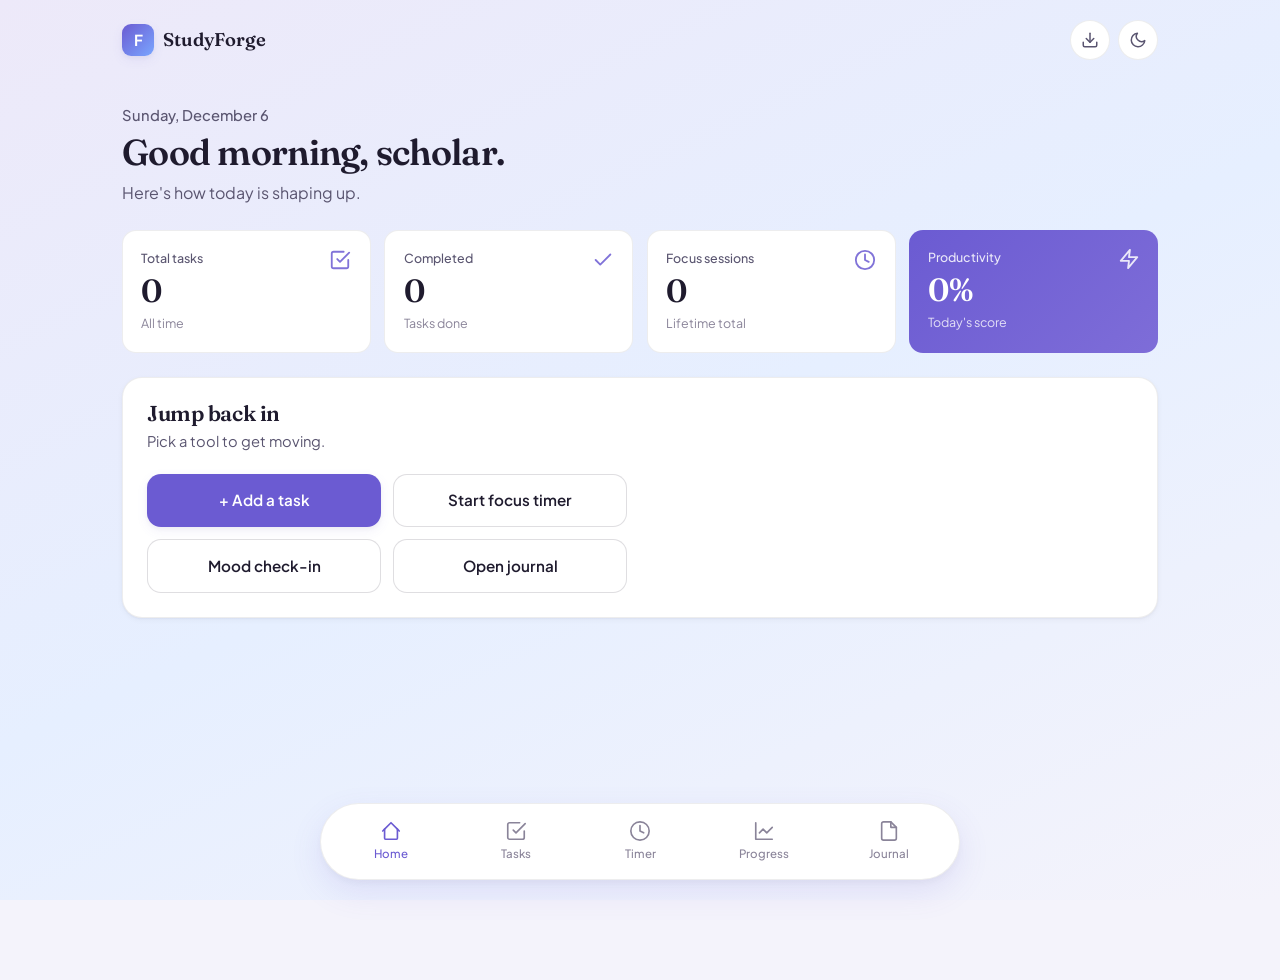
==== dashboard.html @ b80883ae "Initial commit of StudyForge" ====
<!DOCTYPE html>
<html lang="en">
<head>
  <meta charset="UTF-8" />
  <meta name="viewport" content="width=device-width, initial-scale=1.0, viewport-fit=cover" />
  <title>Dashboard — StudyForge</title>
  <meta name="theme-color" content="#6b5bd2" />
  <link rel="stylesheet" href="style.css" />
</head>
<body>

  <header class="topbar">
    <a href="index.html" class="brand">
      <span class="brand-mark">F</span>
      <span>StudyForge</span>
    </a>
    <div class="topbar-actions">
      <button class="icon-btn" data-export aria-label="Export data">
        <svg viewBox="0 0 24 24" fill="none" stroke="currentColor" stroke-width="2" stroke-linecap="round" stroke-linejoin="round"><path d="M21 15v4a2 2 0 01-2 2H5a2 2 0 01-2-2v-4"/><polyline points="7 10 12 15 17 10"/><line x1="12" y1="15" x2="12" y2="3"/></svg>
      </button>
      <button class="icon-btn" data-theme-toggle aria-label="Toggle dark mode"></button>
    </div>
  </header>

  <main class="page" id="dashboard-root">
    <div class="container">

      <!-- Greeting + date -->
      <div class="greeting fade-up">
        <p class="date" id="today-date">—</p>
        <h1 id="greeting-text">Welcome back.</h1>
        <p>Here's how today is shaping up.</p>
        <span class="streak-pill" id="streak-pill" style="display:none;"></span>
      </div>

      <!-- Stat cards -->
      <div class="stat-grid">
        <div class="stat-card fade-up fade-up-1">
          <div class="stat-icon">
            <svg viewBox="0 0 24 24" fill="none" stroke="currentColor" stroke-width="2" stroke-linecap="round" stroke-linejoin="round"><path d="M9 11l3 3L22 4"/><path d="M21 12v7a2 2 0 01-2 2H5a2 2 0 01-2-2V5a2 2 0 012-2h11"/></svg>
          </div>
          <div class="label">Total tasks</div>
          <div class="value" id="stat-total-tasks">0</div>
          <div class="sublabel">All time</div>
        </div>

        <div class="stat-card fade-up fade-up-2">
          <div class="stat-icon">
            <svg viewBox="0 0 24 24" fill="none" stroke="currentColor" stroke-width="2" stroke-linecap="round" stroke-linejoin="round"><polyline points="20 6 9 17 4 12"/></svg>
          </div>
          <div class="label">Completed</div>
          <div class="value" id="stat-completed-tasks">0</div>
          <div class="sublabel">Tasks done</div>
        </div>

        <div class="stat-card fade-up fade-up-3">
          <div class="stat-icon">
            <svg viewBox="0 0 24 24" fill="none" stroke="currentColor" stroke-width="2" stroke-linecap="round" stroke-linejoin="round"><circle cx="12" cy="12" r="10"/><polyline points="12 6 12 12 16 14"/></svg>
          </div>
          <div class="label">Focus sessions</div>
          <div class="value" id="stat-focus-sessions">0</div>
          <div class="sublabel">Lifetime total</div>
        </div>

        <div class="stat-card stat-accent fade-up fade-up-4">
          <div class="stat-icon">
            <svg viewBox="0 0 24 24" fill="none" stroke="currentColor" stroke-width="2" stroke-linecap="round" stroke-linejoin="round"><path d="M13 2L3 14h9l-1 8 10-12h-9l1-8z"/></svg>
          </div>
          <div class="label">Productivity</div>
          <div class="value" id="stat-score">0%</div>
          <div class="sublabel">Today's score</div>
        </div>
      </div>

      <!-- Quick actions -->
      <div class="card fade-up fade-up-4">
        <div class="card-header">
          <div>
            <h2>Jump back in</h2>
            <p style="color: var(--text-secondary); font-size: 0.92rem; margin-top: 0.2rem;">
              Pick a tool to get moving.
            </p>
          </div>
        </div>
        <div class="quick-action-row">
          <a href="tasks.html" class="btn btn-primary">+ Add a task</a>
          <a href="timer.html" class="btn btn-secondary">Start focus timer</a>
          <a href="mood.html" class="btn btn-secondary">Mood check-in</a>
          <a href="journal.html" class="btn btn-secondary">Open journal</a>
        </div>
      </div>

    </div>
  </main>

  <!-- Bottom navigation -->
  <nav class="bottom-nav" aria-label="Primary">
    <a href="dashboard.html" aria-label="Dashboard">
      <svg viewBox="0 0 24 24" fill="none" stroke="currentColor" stroke-linecap="round" stroke-linejoin="round"><path d="M3 12l2-2 7-7 7 7 2 2"/><path d="M5 10v10a1 1 0 001 1h12a1 1 0 001-1V10"/></svg>
      Home
    </a>
    <a href="tasks.html" aria-label="Tasks">
      <svg viewBox="0 0 24 24" fill="none" stroke="currentColor" stroke-linecap="round" stroke-linejoin="round"><polyline points="9 11 12 14 22 4"/><path d="M21 12v7a2 2 0 01-2 2H5a2 2 0 01-2-2V5a2 2 0 012-2h11"/></svg>
      Tasks
    </a>
    <a href="timer.html" aria-label="Timer">
      <svg viewBox="0 0 24 24" fill="none" stroke="currentColor" stroke-linecap="round" stroke-linejoin="round"><circle cx="12" cy="12" r="10"/><polyline points="12 6 12 12 16 14"/></svg>
      Timer
    </a>
    <a href="progress.html" aria-label="Progress">
      <svg viewBox="0 0 24 24" fill="none" stroke="currentColor" stroke-linecap="round" stroke-linejoin="round"><path d="M3 3v18h18"/><polyline points="7 14 11 10 15 14 21 8"/></svg>
      Progress
    </a>
    <a href="journal.html" aria-label="Journal">
      <svg viewBox="0 0 24 24" fill="none" stroke="currentColor" stroke-linecap="round" stroke-linejoin="round"><path d="M14 2H6a2 2 0 00-2 2v16a2 2 0 002 2h12a2 2 0 002-2V8z"/><polyline points="14 2 14 8 20 8"/></svg>
      Journal
    </a>
  </nav>

  <script src="script.js"></script>
</body>
</html>
---- style.css ----
/* ============================================
   StudyForge — Stylesheet
   Calm purple & soft blue study aesthetic
   Mobile-first, responsive, with dark mode
   ============================================ */

/* ---------- Fonts ---------- */
@import url('https://fonts.googleapis.com/css2?family=Fraunces:opsz,wght@9..144,400;9..144,500;9..144,600;9..144,700&family=Plus+Jakarta+Sans:wght@400;500;600;700&display=swap');

/* ---------- Design Tokens ---------- */
:root {
  /* Light theme — calm, paper-like, study-focused */
  --bg-base: #f4f3fb;
  --bg-gradient: linear-gradient(155deg, #ede9f9 0%, #e6efff 50%, #f4f3fb 100%);
  --bg-card: #ffffff;
  --bg-card-soft: #faf9ff;
  --bg-elevated: #ffffff;

  --text-primary: #1f1b2e;
  --text-secondary: #5a5570;
  --text-muted: #8a8499;

  --accent: #6b5bd2;
  --accent-hover: #5848c4;
  --accent-soft: #ede9ff;
  --accent-blue: #7aa6ff;
  --accent-deep: #3d3478;

  --success: #4caf82;
  --success-soft: #e3f5ec;
  --warning: #e8a838;
  --warning-soft: #fdf3e0;
  --danger: #e35d6a;
  --danger-soft: #fde8eb;

  --border: rgba(31, 27, 46, 0.08);
  --border-strong: rgba(31, 27, 46, 0.14);
  --shadow-sm: 0 1px 2px rgba(31, 27, 46, 0.04), 0 2px 6px rgba(31, 27, 46, 0.04);
  --shadow-md: 0 4px 12px rgba(107, 91, 210, 0.08), 0 2px 4px rgba(31, 27, 46, 0.04);
  --shadow-lg: 0 12px 32px rgba(107, 91, 210, 0.12), 0 4px 8px rgba(31, 27, 46, 0.04);

  --radius-sm: 8px;
  --radius-md: 14px;
  --radius-lg: 20px;
  --radius-xl: 28px;

  --font-display: 'Fraunces', Georgia, serif;
  --font-body: 'Plus Jakarta Sans', system-ui, -apple-system, sans-serif;

  --transition: 200ms cubic-bezier(0.4, 0, 0.2, 1);
  --transition-slow: 400ms cubic-bezier(0.4, 0, 0.2, 1);
}

[data-theme="dark"] {
  --bg-base: #15131f;
  --bg-gradient: linear-gradient(155deg, #1a1729 0%, #161a2e 50%, #15131f 100%);
  --bg-card: #211e30;
  --bg-card-soft: #1c1a28;
  --bg-elevated: #2a2640;

  --text-primary: #f0eef7;
  --text-secondary: #b8b3c9;
  --text-muted: #7e7891;

  --accent: #9d8aff;
  --accent-hover: #b3a3ff;
  --accent-soft: #2d2647;
  --accent-blue: #93b4ff;
  --accent-deep: #cfc4ff;

  --success: #6dd9a4;
  --success-soft: #1e3329;
  --warning: #f0b859;
  --warning-soft: #332a18;
  --danger: #ff7c89;
  --danger-soft: #3d1d22;

  --border: rgba(240, 238, 247, 0.08);
  --border-strong: rgba(240, 238, 247, 0.16);
  --shadow-sm: 0 1px 2px rgba(0, 0, 0, 0.2), 0 2px 6px rgba(0, 0, 0, 0.15);
  --shadow-md: 0 4px 12px rgba(0, 0, 0, 0.25), 0 2px 4px rgba(0, 0, 0, 0.15);
  --shadow-lg: 0 12px 32px rgba(0, 0, 0, 0.35), 0 4px 8px rgba(0, 0, 0, 0.2);
}

/* ---------- Reset ---------- */
*, *::before, *::after { box-sizing: border-box; margin: 0; padding: 0; }
html { scroll-behavior: smooth; }
body {
  font-family: var(--font-body);
  font-size: 16px;
  line-height: 1.6;
  color: var(--text-primary);
  background: var(--bg-base);
  background-image: var(--bg-gradient);
  background-attachment: fixed;
  min-height: 100vh;
  -webkit-font-smoothing: antialiased;
  -moz-osx-font-smoothing: grayscale;
}
button { font-family: inherit; cursor: pointer; border: none; background: none; color: inherit; }
input, select, textarea { font-family: inherit; font-size: inherit; color: inherit; }
ul { list-style: none; }
a { color: inherit; text-decoration: none; }

/* ---------- Typography ---------- */
h1, h2, h3 {
  font-family: var(--font-display);
  font-weight: 600;
  letter-spacing: -0.02em;
  line-height: 1.15;
  color: var(--text-primary);
}
h1 { font-size: clamp(2rem, 6vw, 3.25rem); }
h2 { font-size: clamp(1.5rem, 4vw, 2rem); }
h3 { font-size: 1.15rem; font-weight: 600; }
.eyebrow {
  font-family: var(--font-body);
  font-size: 0.75rem;
  font-weight: 600;
  letter-spacing: 0.12em;
  text-transform: uppercase;
  color: var(--accent);
}

/* ---------- Layout ---------- */
.container { width: 100%; max-width: 1100px; margin: 0 auto; padding: 0 1.25rem; }
.page { min-height: 100vh; padding: 1.25rem 0 6rem; }

/* ---------- Top Bar ---------- */
.topbar {
  display: flex;
  align-items: center;
  justify-content: space-between;
  padding: 1rem 1.25rem;
  max-width: 1100px;
  margin: 0 auto;
}
.brand {
  display: flex;
  align-items: center;
  gap: 0.55rem;
  font-family: var(--font-display);
  font-weight: 600;
  font-size: 1.15rem;
  color: var(--text-primary);
}
.brand-mark {
  width: 32px; height: 32px;
  border-radius: 9px;
  background: linear-gradient(135deg, var(--accent), var(--accent-blue));
  display: grid; place-items: center;
  color: white; font-weight: 700;
  box-shadow: var(--shadow-md);
  font-family: var(--font-body);
  font-size: 0.95rem;
}
.topbar-actions { display: flex; gap: 0.5rem; align-items: center; }
.icon-btn {
  width: 40px; height: 40px;
  border-radius: 50%;
  background: var(--bg-card);
  border: 1px solid var(--border);
  display: grid; place-items: center;
  transition: all var(--transition);
  color: var(--text-secondary);
}
.icon-btn:hover {
  transform: translateY(-1px);
  box-shadow: var(--shadow-md);
  color: var(--accent);
}
.icon-btn svg { width: 18px; height: 18px; }

/* ---------- Bottom Nav (mobile-first) ---------- */
.bottom-nav {
  position: fixed;
  bottom: 0; left: 0; right: 0;
  background: var(--bg-card);
  border-top: 1px solid var(--border);
  padding: 0.5rem 0.5rem calc(0.5rem + env(safe-area-inset-bottom));
  display: flex;
  justify-content: space-around;
  z-index: 100;
  backdrop-filter: blur(20px);
}
.bottom-nav a {
  flex: 1;
  display: flex; flex-direction: column;
  align-items: center; gap: 0.15rem;
  padding: 0.5rem 0.25rem;
  font-size: 0.68rem;
  font-weight: 500;
  color: var(--text-muted);
  border-radius: var(--radius-sm);
  transition: color var(--transition);
}
.bottom-nav a svg { width: 22px; height: 22px; stroke-width: 1.8; }
.bottom-nav a.active { color: var(--accent); }
.bottom-nav a:hover { color: var(--accent); }

/* ---------- Buttons ---------- */
.btn {
  display: inline-flex;
  align-items: center;
  justify-content: center;
  gap: 0.5rem;
  padding: 0.85rem 1.5rem;
  border-radius: var(--radius-md);
  font-weight: 600;
  font-size: 0.95rem;
  transition: all var(--transition);
  white-space: nowrap;
}
.btn-primary {
  background: var(--accent);
  color: white;
  box-shadow: var(--shadow-md);
}
.btn-primary:hover {
  background: var(--accent-hover);
  transform: translateY(-2px);
  box-shadow: var(--shadow-lg);
}
.btn-primary:active { transform: translateY(0); }
.btn-secondary {
  background: var(--bg-card);
  color: var(--text-primary);
  border: 1px solid var(--border-strong);
}
.btn-secondary:hover {
  border-color: var(--accent);
  color: var(--accent);
  transform: translateY(-1px);
}
.btn-ghost {
  background: transparent;
  color: var(--text-secondary);
  padding: 0.5rem 0.85rem;
}
.btn-ghost:hover { color: var(--accent); background: var(--accent-soft); }
.btn-danger {
  background: transparent;
  color: var(--danger);
  padding: 0.4rem 0.7rem;
  font-size: 0.85rem;
  border-radius: var(--radius-sm);
}
.btn-danger:hover { background: var(--danger-soft); }
.btn-block { width: 100%; }

/* ---------- Cards ---------- */
.card {
  background: var(--bg-card);
  border: 1px solid var(--border);
  border-radius: var(--radius-lg);
  padding: 1.5rem;
  box-shadow: var(--shadow-sm);
  transition: box-shadow var(--transition), transform var(--transition);
}
.card-soft { background: var(--bg-card-soft); }
.card-hover:hover { box-shadow: var(--shadow-md); transform: translateY(-2px); }
.card-header {
  display: flex;
  justify-content: space-between;
  align-items: flex-start;
  gap: 1rem;
  margin-bottom: 1.25rem;
}
.card-header h2 { font-size: 1.35rem; }

/* ============================================
   LANDING PAGE
   ============================================ */
.landing { min-height: 100vh; display: flex; flex-direction: column; }
.landing-hero {
  flex: 1;
  display: flex;
  align-items: center;
  padding: 2rem 1.25rem 4rem;
  position: relative;
  overflow: hidden;
}
.landing-hero::before {
  content: '';
  position: absolute;
  top: -10%; right: -20%;
  width: 60%;
  aspect-ratio: 1;
  background: radial-gradient(circle, var(--accent-soft) 0%, transparent 60%);
  pointer-events: none;
  filter: blur(40px);
}
.landing-hero::after {
  content: '';
  position: absolute;
  bottom: -20%; left: -15%;
  width: 50%;
  aspect-ratio: 1;
  background: radial-gradient(circle, rgba(122, 166, 255, 0.18) 0%, transparent 60%);
  pointer-events: none;
  filter: blur(40px);
}
.hero-content {
  position: relative;
  max-width: 720px;
  margin: 0 auto;
  text-align: center;
  z-index: 1;
}
.hero-eyebrow {
  display: inline-flex;
  align-items: center;
  gap: 0.5rem;
  padding: 0.4rem 0.9rem;
  background: var(--bg-card);
  border: 1px solid var(--border);
  border-radius: 100px;
  font-size: 0.8rem;
  font-weight: 500;
  color: var(--text-secondary);
  margin-bottom: 1.5rem;
  box-shadow: var(--shadow-sm);
}
.hero-eyebrow .dot {
  width: 6px; height: 6px;
  border-radius: 50%;
  background: var(--success);
  box-shadow: 0 0 0 4px var(--success-soft);
}
.hero-title { margin-bottom: 1rem; }
.hero-title em { font-style: italic; font-weight: 400; color: var(--accent); }
.hero-tagline {
  font-size: clamp(1.05rem, 2.5vw, 1.2rem);
  color: var(--text-secondary);
  max-width: 540px;
  margin: 0 auto 2rem;
}
.hero-actions {
  display: flex;
  gap: 0.75rem;
  justify-content: center;
  flex-wrap: wrap;
}
.feature-strip { padding: 3rem 1.25rem 5rem; position: relative; }
.feature-grid {
  display: grid;
  grid-template-columns: 1fr;
  gap: 1rem;
  max-width: 1000px;
  margin: 0 auto;
}
.feature-card {
  padding: 1.5rem;
  background: var(--bg-card);
  border: 1px solid var(--border);
  border-radius: var(--radius-lg);
  transition: all var(--transition-slow);
}
.feature-card:hover {
  transform: translateY(-3px);
  box-shadow: var(--shadow-md);
  border-color: var(--accent-soft);
}
.feature-icon {
  width: 44px; height: 44px;
  border-radius: 12px;
  background: var(--accent-soft);
  color: var(--accent);
  display: grid; place-items: center;
  margin-bottom: 1rem;
}
.feature-icon svg { width: 22px; height: 22px; }
.feature-card h3 { margin-bottom: 0.4rem; }
.feature-card p { color: var(--text-secondary); font-size: 0.92rem; }

/* ============================================
   DASHBOARD
   ============================================ */
.greeting { margin-bottom: 1.5rem; }
.greeting .date {
  color: var(--text-secondary);
  font-size: 0.92rem;
  margin-bottom: 0.3rem;
  font-weight: 500;
}
.greeting h1 { font-size: clamp(1.65rem, 5vw, 2.25rem); margin-bottom: 0.4rem; }
.greeting p { color: var(--text-secondary); }
.streak-pill {
  display: inline-flex;
  align-items: center;
  gap: 0.4rem;
  padding: 0.3rem 0.75rem;
  background: var(--warning-soft);
  color: var(--warning);
  border-radius: 100px;
  font-size: 0.78rem;
  font-weight: 600;
  margin-top: 0.5rem;
}
.stat-grid {
  display: grid;
  grid-template-columns: repeat(2, 1fr);
  gap: 0.85rem;
  margin-bottom: 1.5rem;
}
.stat-card {
  background: var(--bg-card);
  border: 1px solid var(--border);
  border-radius: var(--radius-md);
  padding: 1.15rem;
  position: relative;
  overflow: hidden;
  transition: all var(--transition);
}
.stat-card:hover { transform: translateY(-2px); box-shadow: var(--shadow-md); }
.stat-card .label {
  font-size: 0.78rem;
  color: var(--text-secondary);
  font-weight: 500;
  margin-bottom: 0.4rem;
  display: flex; align-items: center; gap: 0.4rem;
}
.stat-card .value {
  font-family: var(--font-display);
  font-size: 2rem;
  font-weight: 600;
  color: var(--text-primary);
  line-height: 1;
}
.stat-card .sublabel {
  font-size: 0.78rem;
  color: var(--text-muted);
  margin-top: 0.4rem;
}
.stat-icon {
  position: absolute;
  top: 1.15rem; right: 1.15rem;
  color: var(--accent);
  opacity: 0.85;
}
.stat-icon svg { width: 22px; height: 22px; }
.stat-accent { background: linear-gradient(135deg, var(--accent), #7e6dd8); color: white; border: none; }
.stat-accent .label, .stat-accent .value, .stat-accent .sublabel, .stat-accent .stat-icon { color: white; }
.stat-accent .label { opacity: 0.85; }
.stat-accent .sublabel { opacity: 0.8; }
.dashboard-section { display: grid; gap: 1rem; margin-bottom: 1.25rem; }
.quick-action-row {
  display: grid;
  grid-template-columns: repeat(2, 1fr);
  gap: 0.75rem;
  margin-top: 1rem;
}

/* ============================================
   TASK MANAGER
   ============================================ */
.task-form { display: grid; gap: 0.75rem; }
.field-row { display: grid; grid-template-columns: 1fr 1fr; gap: 0.75rem; }
.field { display: flex; flex-direction: column; gap: 0.4rem; }
.field label {
  font-size: 0.8rem;
  font-weight: 600;
  color: var(--text-secondary);
}
.field input, .field select {
  padding: 0.75rem 0.95rem;
  border-radius: var(--radius-md);
  border: 1px solid var(--border-strong);
  background: var(--bg-card);
  font-size: 0.95rem;
  transition: border-color var(--transition), box-shadow var(--transition);
  width: 100%;
}
.field input:focus, .field select:focus {
  outline: none;
  border-color: var(--accent);
  box-shadow: 0 0 0 3px var(--accent-soft);
}
.task-list { display: flex; flex-direction: column; gap: 0.6rem; }
.task-item {
  display: flex;
  align-items: center;
  gap: 0.85rem;
  padding: 1rem;
  background: var(--bg-card);
  border: 1px solid var(--border);
  border-radius: var(--radius-md);
  transition: all var(--transition);
}
.task-item:hover { box-shadow: var(--shadow-sm); transform: translateX(2px); }
.task-checkbox {
  width: 22px; height: 22px;
  border-radius: 50%;
  border: 2px solid var(--border-strong);
  background: var(--bg-card);
  flex-shrink: 0;
  cursor: pointer;
  transition: all var(--transition);
  display: grid; place-items: center;
}
.task-checkbox:hover { border-color: var(--accent); }
.task-checkbox svg { width: 14px; height: 14px; color: white; opacity: 0; transform: scale(0.5); transition: all var(--transition); }
.task-info { flex: 1; min-width: 0; }
.task-title-text {
  font-weight: 600;
  color: var(--text-primary);
  margin-bottom: 0.2rem;
  word-break: break-word;
}
.task-meta {
  display: flex; flex-wrap: wrap; gap: 0.5rem;
  font-size: 0.8rem;
  color: var(--text-muted);
  align-items: center;
}
.task-meta .course { font-weight: 500; color: var(--text-secondary); }
.task-meta .dot-sep { color: var(--text-muted); opacity: 0.5; }
.priority-badge {
  display: inline-flex;
  align-items: center;
  padding: 0.18rem 0.55rem;
  border-radius: 100px;
  font-size: 0.7rem;
  font-weight: 600;
  text-transform: uppercase;
  letter-spacing: 0.04em;
}
.priority-low { background: var(--success-soft); color: var(--success); }
.priority-medium { background: var(--warning-soft); color: var(--warning); }
.priority-high { background: var(--danger-soft); color: var(--danger); }
.task-item.completed { opacity: 0.65; }
.task-item.completed .task-checkbox {
  background: var(--success);
  border-color: var(--success);
}
.task-item.completed .task-checkbox svg { opacity: 1; transform: scale(1); }
.task-item.completed .task-title-text {
  text-decoration: line-through;
  color: var(--text-muted);
}
.empty-state {
  text-align: center;
  padding: 2.5rem 1rem;
  color: var(--text-muted);
}
.empty-state svg { width: 48px; height: 48px; margin: 0 auto 1rem; opacity: 0.5; }
.empty-state p { font-size: 0.95rem; }
.task-filters {
  display: flex; gap: 0.4rem;
  margin-bottom: 1rem;
  overflow-x: auto;
  padding-bottom: 0.25rem;
}
.filter-chip {
  padding: 0.4rem 0.85rem;
  border-radius: 100px;
  background: var(--bg-card);
  border: 1px solid var(--border);
  font-size: 0.82rem;
  font-weight: 500;
  color: var(--text-secondary);
  white-space: nowrap;
  transition: all var(--transition);
}
.filter-chip:hover { border-color: var(--accent); color: var(--accent); }
.filter-chip.active {
  background: var(--accent);
  border-color: var(--accent);
  color: white;
}

/* ============================================
   FOCUS TIMER
   ============================================ */
.timer-card {
  text-align: center;
  padding: 2.5rem 1.5rem;
  background: var(--bg-card);
  border-radius: var(--radius-xl);
  border: 1px solid var(--border);
  position: relative;
  overflow: hidden;
}
.timer-mode-tabs {
  display: inline-flex;
  background: var(--bg-card-soft);
  border: 1px solid var(--border);
  border-radius: 100px;
  padding: 0.25rem;
  margin-bottom: 2rem;
}
.timer-mode-tabs button {
  padding: 0.5rem 1.1rem;
  border-radius: 100px;
  font-size: 0.85rem;
  font-weight: 600;
  color: var(--text-secondary);
  transition: all var(--transition);
}
.timer-mode-tabs button.active {
  background: var(--bg-card);
  color: var(--accent);
  box-shadow: var(--shadow-sm);
}
.timer-ring {
  position: relative;
  width: min(280px, 70vw);
  aspect-ratio: 1;
  margin: 0 auto 2rem;
}
.timer-ring svg { width: 100%; height: 100%; transform: rotate(-90deg); }
.timer-ring-bg { stroke: var(--border); }
.timer-ring-progress {
  stroke: var(--accent);
  transition: stroke-dashoffset 1s linear;
  stroke-linecap: round;
}
.timer-display {
  position: absolute;
  inset: 0;
  display: flex;
  flex-direction: column;
  align-items: center;
  justify-content: center;
}
.timer-time {
  font-family: var(--font-display);
  font-size: clamp(3rem, 12vw, 4.5rem);
  font-weight: 500;
  color: var(--text-primary);
  letter-spacing: -0.04em;
  line-height: 1;
  font-variant-numeric: tabular-nums;
}
.timer-status {
  font-size: 0.8rem;
  font-weight: 600;
  text-transform: uppercase;
  letter-spacing: 0.12em;
  color: var(--text-muted);
  margin-top: 0.6rem;
}
.timer-controls {
  display: flex;
  gap: 0.75rem;
  justify-content: center;
  flex-wrap: wrap;
}
.timer-info {
  margin-top: 1.5rem;
  padding-top: 1.5rem;
  border-top: 1px solid var(--border);
  display: grid;
  grid-template-columns: repeat(2, 1fr);
  gap: 1rem;
  text-align: center;
}
.timer-info-item .label {
  font-size: 0.75rem;
  color: var(--text-muted);
  text-transform: uppercase;
  letter-spacing: 0.06em;
  font-weight: 600;
  margin-bottom: 0.25rem;
}
.timer-info-item .value {
  font-family: var(--font-display);
  font-size: 1.5rem;
  font-weight: 600;
}

/* ============================================
   MOOD CHECK-IN
   ============================================ */
.mood-grid {
  display: grid;
  grid-template-columns: repeat(2, 1fr);
  gap: 0.85rem;
  margin-bottom: 1.5rem;
}
.mood-option {
  padding: 1.5rem 1rem;
  background: var(--bg-card);
  border: 2px solid var(--border);
  border-radius: var(--radius-md);
  display: flex;
  flex-direction: column;
  align-items: center;
  gap: 0.5rem;
  transition: all var(--transition);
  cursor: pointer;
}
.mood-option:hover { transform: translateY(-2px); border-color: var(--accent); }
.mood-option.selected { border-color: var(--accent); background: var(--accent-soft); }
.mood-emoji { font-size: 2rem; }
.mood-name {
  font-weight: 600;
  font-size: 0.92rem;
  color: var(--text-primary);
}
.mood-message {
  padding: 1.5rem;
  background: linear-gradient(135deg, var(--accent-soft), var(--bg-card-soft));
  border: 1px solid var(--border);
  border-radius: var(--radius-md);
  font-style: italic;
  color: var(--text-primary);
  line-height: 1.6;
  position: relative;
  font-family: var(--font-display);
  font-size: 1.05rem;
}
.mood-message::before {
  content: '"';
  font-family: var(--font-display);
  font-size: 3.5rem;
  color: var(--accent);
  position: absolute;
  top: -0.4rem; left: 0.6rem;
  opacity: 0.3;
  line-height: 1;
}
.mood-message-content { padding-left: 1.5rem; }
.mood-message-author {
  display: block;
  font-style: normal;
  font-family: var(--font-body);
  font-size: 0.78rem;
  color: var(--text-muted);
  margin-top: 0.7rem;
  font-weight: 600;
}

/* ============================================
   PROGRESS PAGE
   ============================================ */
.progress-hero {
  text-align: center;
  padding: 2rem 1.5rem;
  background: linear-gradient(135deg, var(--accent), #7e6dd8);
  color: white;
  border-radius: var(--radius-lg);
  margin-bottom: 1.25rem;
  position: relative;
  overflow: hidden;
}
.progress-hero::before {
  content: '';
  position: absolute;
  top: -50%; right: -20%;
  width: 80%; aspect-ratio: 1;
  background: radial-gradient(circle, rgba(255,255,255,0.15) 0%, transparent 70%);
}
.progress-score {
  font-family: var(--font-display);
  font-size: clamp(3.5rem, 12vw, 5rem);
  font-weight: 600;
  line-height: 1;
}
.progress-score sup { font-size: 0.4em; opacity: 0.7; }
.progress-label {
  font-size: 0.85rem;
  opacity: 0.9;
  text-transform: uppercase;
  letter-spacing: 0.1em;
  font-weight: 600;
  margin-bottom: 0.4rem;
}
.progress-sublabel { font-size: 0.95rem; opacity: 0.85; margin-top: 0.6rem; }
.weekly-bars {
  display: grid;
  grid-template-columns: repeat(7, 1fr);
  gap: 0.4rem;
  align-items: end;
  height: 140px;
  margin: 1.25rem 0 0.5rem;
}
.weekly-bar-col {
  display: flex;
  flex-direction: column;
  align-items: center;
  gap: 0.4rem;
  height: 100%;
  justify-content: flex-end;
}
.weekly-bar {
  width: 100%;
  background: linear-gradient(to top, var(--accent), var(--accent-blue));
  border-radius: 6px 6px 0 0;
  min-height: 4px;
  transition: height var(--transition-slow);
  position: relative;
}
.weekly-bar.is-today { box-shadow: 0 0 0 2px var(--bg-card), 0 0 0 4px var(--accent); }
.weekly-bar-label {
  font-size: 0.7rem;
  color: var(--text-muted);
  font-weight: 600;
  text-transform: uppercase;
}
.weekly-bar-value {
  font-size: 0.72rem;
  color: var(--text-secondary);
  font-weight: 600;
}
.progress-stat-row {
  display: grid;
  grid-template-columns: repeat(2, 1fr);
  gap: 0.85rem;
}

/* ============================================
   JOURNAL
   ============================================ */
.journal-textarea {
  width: 100%;
  min-height: 220px;
  padding: 1.15rem;
  border-radius: var(--radius-md);
  border: 1px solid var(--border-strong);
  background: var(--bg-card);
  font-family: var(--font-body);
  font-size: 1rem;
  line-height: 1.7;
  resize: vertical;
  transition: all var(--transition);
  color: var(--text-primary);
}
.journal-textarea:focus {
  outline: none;
  border-color: var(--accent);
  box-shadow: 0 0 0 3px var(--accent-soft);
}
.journal-textarea::placeholder { color: var(--text-muted); }
.journal-meta {
  display: flex;
  justify-content: space-between;
  align-items: center;
  font-size: 0.8rem;
  color: var(--text-muted);
  margin-top: 0.85rem;
  margin-bottom: 1.25rem;
}
.save-indicator {
  display: inline-flex;
  align-items: center;
  gap: 0.35rem;
  color: var(--success);
  font-weight: 600;
  opacity: 0;
  transition: opacity var(--transition);
}
.save-indicator.visible { opacity: 1; }
.journal-history { margin-top: 2rem; }
.journal-entry {
  padding: 1.15rem;
  background: var(--bg-card-soft);
  border: 1px solid var(--border);
  border-radius: var(--radius-md);
  margin-bottom: 0.75rem;
}
.journal-entry-date {
  font-size: 0.78rem;
  color: var(--accent);
  font-weight: 600;
  text-transform: uppercase;
  letter-spacing: 0.06em;
  margin-bottom: 0.55rem;
}
.journal-entry-text {
  color: var(--text-secondary);
  white-space: pre-wrap;
  line-height: 1.65;
  font-size: 0.95rem;
}

/* ============================================
   TOAST + CONFETTI
   ============================================ */
.toast {
  position: fixed;
  bottom: 90px;
  left: 50%;
  transform: translateX(-50%) translateY(20px);
  background: var(--text-primary);
  color: var(--bg-card);
  padding: 0.85rem 1.4rem;
  border-radius: var(--radius-md);
  font-size: 0.92rem;
  font-weight: 500;
  box-shadow: var(--shadow-lg);
  opacity: 0;
  pointer-events: none;
  transition: all var(--transition);
  z-index: 200;
  max-width: 90vw;
}
.toast.visible { opacity: 1; transform: translateX(-50%) translateY(0); }
.confetti-piece {
  position: fixed;
  width: 8px; height: 14px;
  top: -20px;
  z-index: 999;
  pointer-events: none;
  animation: confetti-fall linear forwards;
}
@keyframes confetti-fall {
  to { transform: translateY(110vh) rotate(720deg); opacity: 0; }
}

/* ---------- Animations ---------- */
@keyframes fadeUp {
  from { opacity: 0; transform: translateY(12px); }
  to { opacity: 1; transform: translateY(0); }
}
.fade-up { animation: fadeUp 500ms cubic-bezier(0.4, 0, 0.2, 1) backwards; }
.fade-up-1 { animation-delay: 50ms; }
.fade-up-2 { animation-delay: 120ms; }
.fade-up-3 { animation-delay: 200ms; }
.fade-up-4 { animation-delay: 280ms; }

/* ---------- Responsive ---------- */
@media (min-width: 640px) {
  .stat-grid { grid-template-columns: repeat(4, 1fr); }
  .progress-stat-row { grid-template-columns: repeat(4, 1fr); }
  .feature-grid { grid-template-columns: repeat(3, 1fr); }
  .mood-grid { grid-template-columns: repeat(4, 1fr); }
  .quick-action-row { grid-template-columns: repeat(2, 1fr); max-width: 480px; }
}
@media (min-width: 900px) {
  .page { padding: 1.5rem 0 7rem; }
  .container { padding: 0 2rem; }
  .topbar { padding: 1.25rem 2rem; }
  .bottom-nav {
    max-width: 720px;
    left: 50%;
    transform: translateX(-50%);
    bottom: 1.25rem;
    border-radius: 100px;
    border: 1px solid var(--border);
    box-shadow: var(--shadow-lg);
  }
  .bottom-nav a { font-size: 0.72rem; }
}
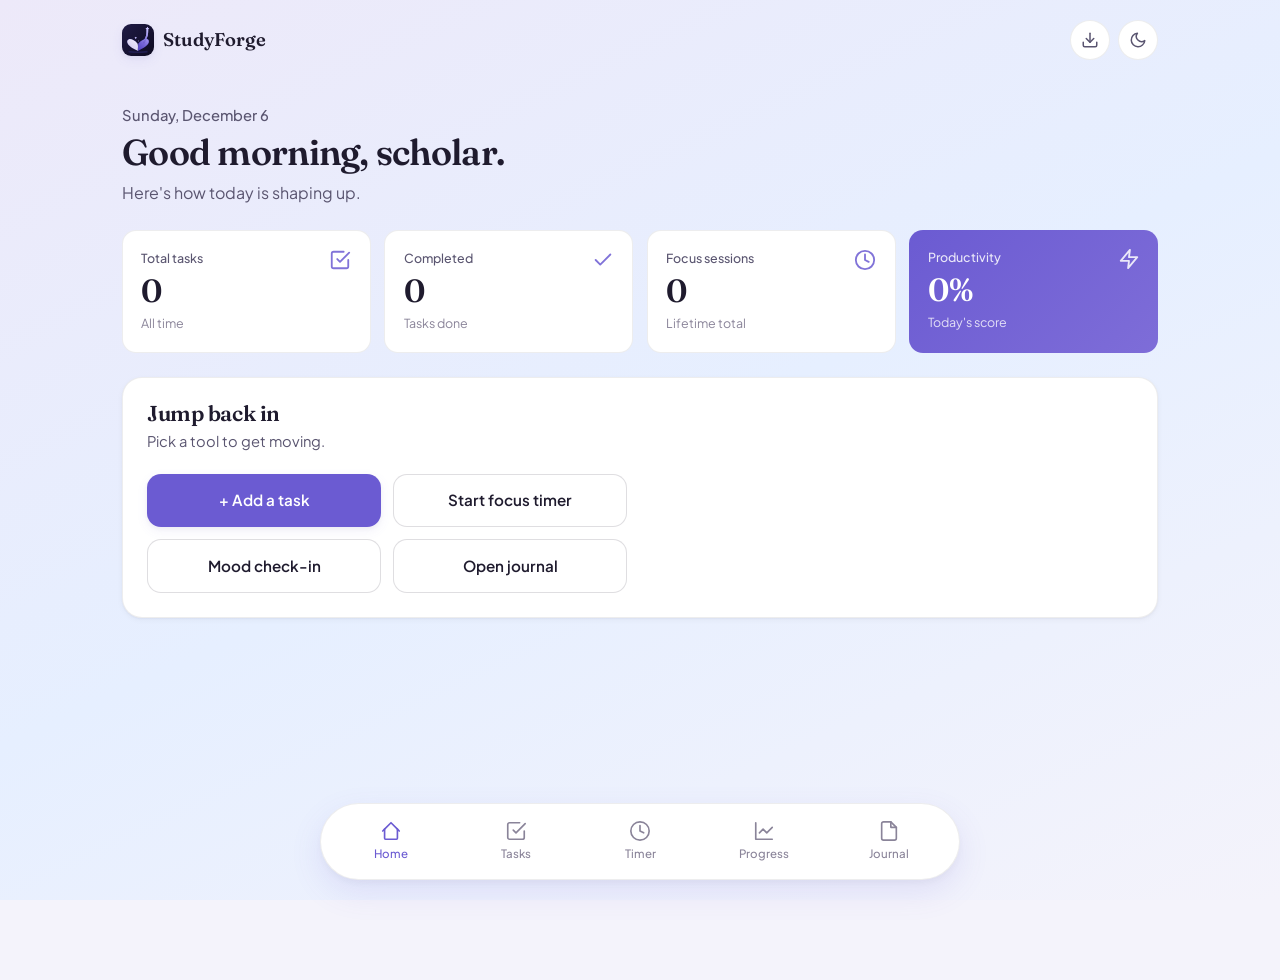
==== commit 0a0d43bc: "updated logo and icon" ====
--- a/dashboard.html
+++ b/dashboard.html
@@ -5,13 +5,18 @@
   <meta name="viewport" content="width=device-width, initial-scale=1.0, viewport-fit=cover" />
   <title>Dashboard — StudyForge</title>
   <meta name="theme-color" content="#6b5bd2" />
+  <link rel="manifest" href="manifest.json" />
+  <link rel="apple-touch-icon" href="icon.svg" />
+  <meta name="apple-mobile-web-app-capable" content="yes" />
+  <meta name="apple-mobile-web-app-status-bar-style" content="black-translucent" />
+  <meta name="apple-mobile-web-app-title" content="StudyForge" />
   <link rel="stylesheet" href="style.css" />
 </head>
 <body>
 
   <header class="topbar">
     <a href="index.html" class="brand">
-      <span class="brand-mark">F</span>
+      <img class="brand-mark" src="icon.svg" alt=""/>
       <span>StudyForge</span>
     </a>
     <div class="topbar-actions">
@@ -118,5 +123,10 @@
   </nav>
 
   <script src="script.js"></script>
+  <script>
+    if ('serviceWorker' in navigator) {
+      navigator.serviceWorker.register('/sw.js');
+    }
+  </script>
 </body>
 </html>
--- a/style.css
+++ b/style.css
@@ -147,12 +147,9 @@
 .brand-mark {
   width: 32px; height: 32px;
   border-radius: 9px;
-  background: linear-gradient(135deg, var(--accent), var(--accent-blue));
-  display: grid; place-items: center;
-  color: white; font-weight: 700;
   box-shadow: var(--shadow-md);
-  font-family: var(--font-body);
-  font-size: 0.95rem;
+  display: block;
+  flex-shrink: 0;
 }
 .topbar-actions { display: flex; gap: 0.5rem; align-items: center; }
 .icon-btn {
@@ -450,6 +447,12 @@
   gap: 0.75rem;
   margin-top: 1rem;
 }
+.quick-action-row .btn {
+  min-width: 0;
+  white-space: normal;
+  text-align: center;
+  word-break: break-word;
+}
 
 /* ============================================
    TASK MANAGER
@@ -470,6 +473,7 @@
   font-size: 0.95rem;
   transition: border-color var(--transition), box-shadow var(--transition);
   width: 100%;
+  max-width: 100%;
 }
 .field input:focus, .field select:focus {
   outline: none;
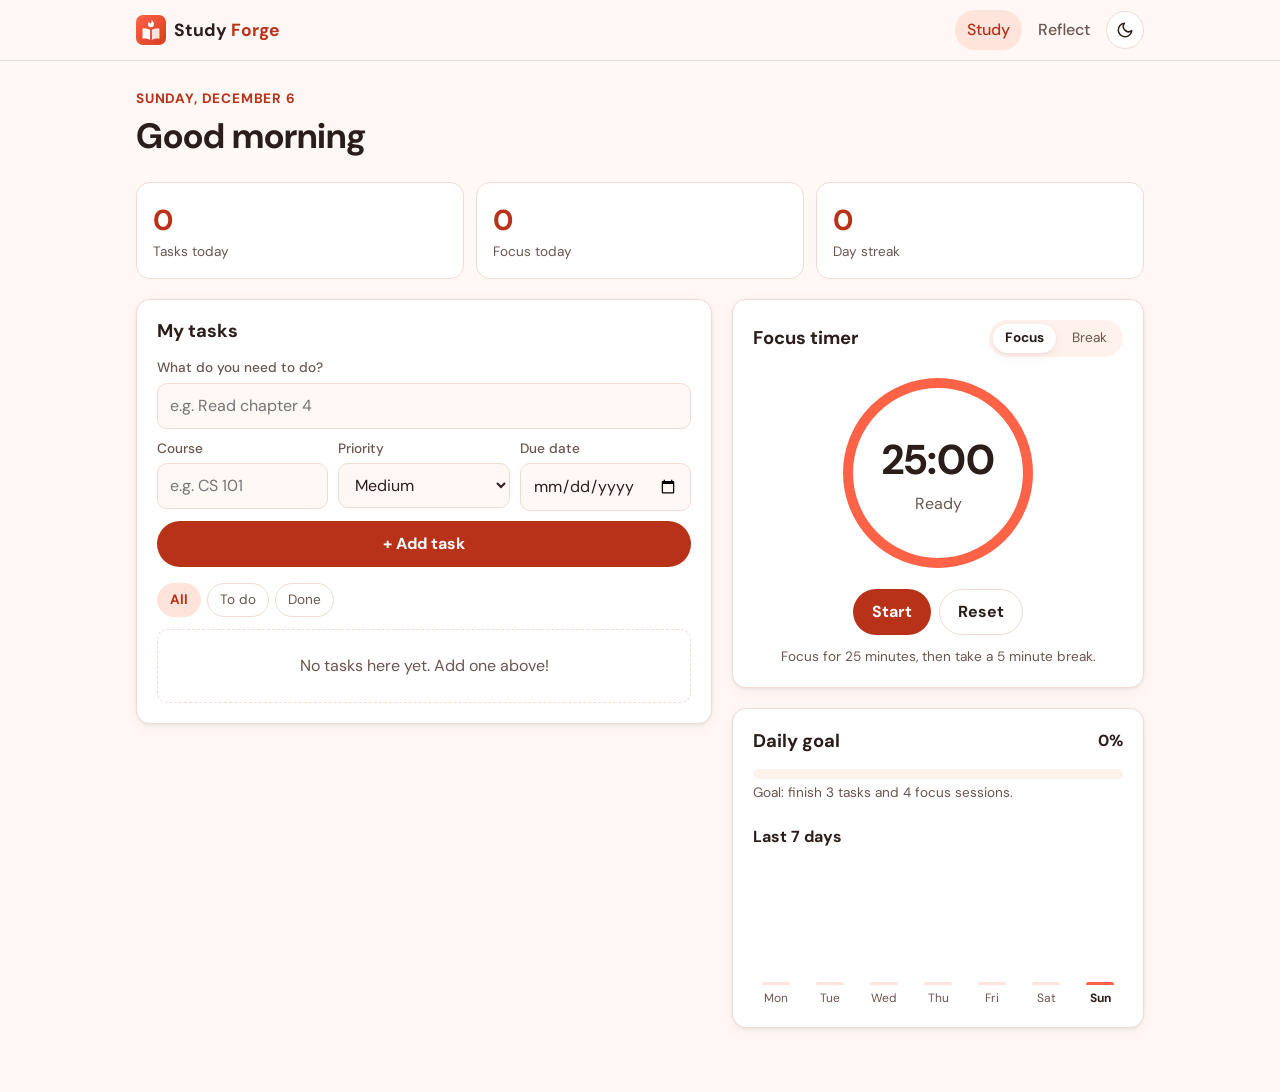
==== commit 41e14133: "Redesign Study Forge with a simpler structure and tomato theme - New tomato color palette with light" ====
--- a/dashboard.html
+++ b/dashboard.html
@@ -3,130 +3,150 @@
 <head>
   <meta charset="UTF-8" />
   <meta name="viewport" content="width=device-width, initial-scale=1.0, viewport-fit=cover" />
-  <title>Dashboard — StudyForge</title>
-  <meta name="theme-color" content="#6b5bd2" />
+  <title>Study · Study Forge</title>
+  <meta name="theme-color" content="#fff8f5" media="(prefers-color-scheme: light)" />
+  <meta name="theme-color" content="#1b1412" media="(prefers-color-scheme: dark)" />
+  <link rel="icon" href="icon.svg" />
   <link rel="manifest" href="manifest.json" />
-  <link rel="apple-touch-icon" href="icon.svg" />
+  <link rel="apple-touch-icon" href="icons/apple-touch-icon.png" />
+  <meta name="mobile-web-app-capable" content="yes" />
   <meta name="apple-mobile-web-app-capable" content="yes" />
-  <meta name="apple-mobile-web-app-status-bar-style" content="black-translucent" />
-  <meta name="apple-mobile-web-app-title" content="StudyForge" />
+  <meta name="apple-mobile-web-app-title" content="Study Forge" />
+  <meta name="apple-mobile-web-app-status-bar-style" content="default" />
   <link rel="stylesheet" href="style.css" />
+  <script src="script.js"></script>
 </head>
 <body>
 
   <header class="topbar">
-    <a href="index.html" class="brand">
-      <img class="brand-mark" src="icon.svg" alt=""/>
-      <span>StudyForge</span>
-    </a>
-    <div class="topbar-actions">
-      <button class="icon-btn" data-export aria-label="Export data">
-        <svg viewBox="0 0 24 24" fill="none" stroke="currentColor" stroke-width="2" stroke-linecap="round" stroke-linejoin="round"><path d="M21 15v4a2 2 0 01-2 2H5a2 2 0 01-2-2v-4"/><polyline points="7 10 12 15 17 10"/><line x1="12" y1="15" x2="12" y2="3"/></svg>
-      </button>
-      <button class="icon-btn" data-theme-toggle aria-label="Toggle dark mode"></button>
+    <div class="container">
+      <a href="index.html" class="brand">
+        <img src="icon.svg" alt="" />
+        <span>Study <span class="brand-accent">Forge</span></span>
+      </a>
+      <nav class="nav">
+        <a href="dashboard.html" class="active">Study</a>
+        <a href="reflect.html">Reflect</a>
+        <button class="theme-btn" id="theme-btn" aria-label="Toggle dark mode">
+          <svg class="icon-moon" viewBox="0 0 24 24" fill="none" stroke="currentColor" stroke-width="2" stroke-linecap="round" stroke-linejoin="round"><path d="M21 12.8A9 9 0 1111.2 3a7 7 0 009.8 9.8z"/></svg>
+          <svg class="icon-sun" viewBox="0 0 24 24" fill="none" stroke="currentColor" stroke-width="2" stroke-linecap="round" stroke-linejoin="round"><circle cx="12" cy="12" r="4"/><path d="M12 2v2M12 20v2M4.9 4.9l1.4 1.4M17.7 17.7l1.4 1.4M2 12h2M20 12h2M4.9 19.1l1.4-1.4M17.7 6.3l1.4-1.4"/></svg>
+        </button>
+      </nav>
     </div>
   </header>
 
-  <main class="page" id="dashboard-root">
+  <main class="page">
     <div class="container">
 
-      <!-- Greeting + date -->
-      <div class="greeting fade-up">
-        <p class="date" id="today-date">—</p>
-        <h1 id="greeting-text">Welcome back.</h1>
-        <p>Here's how today is shaping up.</p>
-        <span class="streak-pill" id="streak-pill" style="display:none;"></span>
+      <div class="page-intro">
+        <p class="date" id="today-date"></p>
+        <h1 id="greeting">Hello!</h1>
       </div>
 
-      <!-- Stat cards -->
-      <div class="stat-grid">
-        <div class="stat-card fade-up fade-up-1">
-          <div class="stat-icon">
-            <svg viewBox="0 0 24 24" fill="none" stroke="currentColor" stroke-width="2" stroke-linecap="round" stroke-linejoin="round"><path d="M9 11l3 3L22 4"/><path d="M21 12v7a2 2 0 01-2 2H5a2 2 0 01-2-2V5a2 2 0 012-2h11"/></svg>
-          </div>
-          <div class="label">Total tasks</div>
-          <div class="value" id="stat-total-tasks">0</div>
-          <div class="sublabel">All time</div>
+      <!-- Today's numbers -->
+      <div class="stats">
+        <div class="stat">
+          <div class="stat-value" id="stat-tasks">0</div>
+          <div class="stat-label">Tasks today</div>
         </div>
-
-        <div class="stat-card fade-up fade-up-2">
-          <div class="stat-icon">
-            <svg viewBox="0 0 24 24" fill="none" stroke="currentColor" stroke-width="2" stroke-linecap="round" stroke-linejoin="round"><polyline points="20 6 9 17 4 12"/></svg>
-          </div>
-          <div class="label">Completed</div>
-          <div class="value" id="stat-completed-tasks">0</div>
-          <div class="sublabel">Tasks done</div>
+        <div class="stat">
+          <div class="stat-value" id="stat-focus">0</div>
+          <div class="stat-label">Focus today</div>
         </div>
-
-        <div class="stat-card fade-up fade-up-3">
-          <div class="stat-icon">
-            <svg viewBox="0 0 24 24" fill="none" stroke="currentColor" stroke-width="2" stroke-linecap="round" stroke-linejoin="round"><circle cx="12" cy="12" r="10"/><polyline points="12 6 12 12 16 14"/></svg>
-          </div>
-          <div class="label">Focus sessions</div>
-          <div class="value" id="stat-focus-sessions">0</div>
-          <div class="sublabel">Lifetime total</div>
-        </div>
-
-        <div class="stat-card stat-accent fade-up fade-up-4">
-          <div class="stat-icon">
-            <svg viewBox="0 0 24 24" fill="none" stroke="currentColor" stroke-width="2" stroke-linecap="round" stroke-linejoin="round"><path d="M13 2L3 14h9l-1 8 10-12h-9l1-8z"/></svg>
-          </div>
-          <div class="label">Productivity</div>
-          <div class="value" id="stat-score">0%</div>
-          <div class="sublabel">Today's score</div>
+        <div class="stat">
+          <div class="stat-value" id="stat-streak">0</div>
+          <div class="stat-label">Day streak</div>
         </div>
       </div>
 
-      <!-- Quick actions -->
-      <div class="card fade-up fade-up-4">
-        <div class="card-header">
-          <div>
-            <h2>Jump back in</h2>
-            <p style="color: var(--text-secondary); font-size: 0.92rem; margin-top: 0.2rem;">
-              Pick a tool to get moving.
-            </p>
+      <div class="dashboard-grid">
+
+        <!-- TASKS -->
+        <section class="card">
+          <div class="card-title">
+            <h2>My tasks</h2>
           </div>
-        </div>
-        <div class="quick-action-row">
-          <a href="tasks.html" class="btn btn-primary">+ Add a task</a>
-          <a href="timer.html" class="btn btn-secondary">Start focus timer</a>
-          <a href="mood.html" class="btn btn-secondary">Mood check-in</a>
-          <a href="journal.html" class="btn btn-secondary">Open journal</a>
+
+          <form id="task-form" class="task-form">
+            <div class="full">
+              <label for="task-title">What do you need to do?</label>
+              <input type="text" id="task-title" placeholder="e.g. Read chapter 4" required />
+            </div>
+            <div>
+              <label for="task-course">Course</label>
+              <input type="text" id="task-course" placeholder="e.g. CS 101" />
+            </div>
+            <div>
+              <label for="task-priority">Priority</label>
+              <select id="task-priority">
+                <option>Low</option>
+                <option selected>Medium</option>
+                <option>High</option>
+              </select>
+            </div>
+            <div class="due">
+              <label for="task-due">Due date</label>
+              <input type="date" id="task-due" />
+            </div>
+            <button type="submit" class="btn btn-primary full">+ Add task</button>
+          </form>
+
+          <div class="filters" id="task-filters">
+            <button class="filter active" data-filter="all">All</button>
+            <button class="filter" data-filter="todo">To do</button>
+            <button class="filter" data-filter="done">Done</button>
+          </div>
+
+          <ul class="task-list" id="task-list"></ul>
+        </section>
+
+        <div class="side-column">
+
+          <!-- FOCUS TIMER -->
+          <section class="card" id="timer-card">
+            <div class="card-title">
+              <h2>Focus timer</h2>
+              <div class="modes">
+                <button class="mode active" data-mode="focus">Focus</button>
+                <button class="mode" data-mode="break">Break</button>
+              </div>
+            </div>
+
+            <div class="timer-ring">
+              <svg viewBox="0 0 200 200">
+                <circle class="ring-track" cx="100" cy="100" r="90" />
+                <circle class="ring-progress" id="timer-ring" cx="100" cy="100" r="90" />
+              </svg>
+              <div class="timer-center">
+                <div class="timer-time" id="timer-time">25:00</div>
+                <div class="muted" id="timer-status">Ready</div>
+              </div>
+            </div>
+
+            <div class="timer-buttons">
+              <button class="btn btn-primary" id="timer-start">Start</button>
+              <button class="btn btn-secondary" id="timer-reset">Reset</button>
+            </div>
+            <p class="timer-note">Focus for 25 minutes, then take a 5 minute break.</p>
+          </section>
+
+          <!-- PROGRESS -->
+          <section class="card">
+            <div class="card-title">
+              <h2>Daily goal</h2>
+              <strong id="goal-percent">0%</strong>
+            </div>
+            <div class="goal-bar"><div class="goal-fill" id="goal-fill"></div></div>
+            <p class="muted" style="font-size: 0.85rem;">Goal: finish 3 tasks and 4 focus sessions.</p>
+
+            <h3 style="margin-top: 24px;">Last 7 days</h3>
+            <div class="chart" id="week-chart"></div>
+          </section>
+
         </div>
       </div>
-
     </div>
   </main>
 
-  <!-- Bottom navigation -->
-  <nav class="bottom-nav" aria-label="Primary">
-    <a href="dashboard.html" aria-label="Dashboard">
-      <svg viewBox="0 0 24 24" fill="none" stroke="currentColor" stroke-linecap="round" stroke-linejoin="round"><path d="M3 12l2-2 7-7 7 7 2 2"/><path d="M5 10v10a1 1 0 001 1h12a1 1 0 001-1V10"/></svg>
-      Home
-    </a>
-    <a href="tasks.html" aria-label="Tasks">
-      <svg viewBox="0 0 24 24" fill="none" stroke="currentColor" stroke-linecap="round" stroke-linejoin="round"><polyline points="9 11 12 14 22 4"/><path d="M21 12v7a2 2 0 01-2 2H5a2 2 0 01-2-2V5a2 2 0 012-2h11"/></svg>
-      Tasks
-    </a>
-    <a href="timer.html" aria-label="Timer">
-      <svg viewBox="0 0 24 24" fill="none" stroke="currentColor" stroke-linecap="round" stroke-linejoin="round"><circle cx="12" cy="12" r="10"/><polyline points="12 6 12 12 16 14"/></svg>
-      Timer
-    </a>
-    <a href="progress.html" aria-label="Progress">
-      <svg viewBox="0 0 24 24" fill="none" stroke="currentColor" stroke-linecap="round" stroke-linejoin="round"><path d="M3 3v18h18"/><polyline points="7 14 11 10 15 14 21 8"/></svg>
-      Progress
-    </a>
-    <a href="journal.html" aria-label="Journal">
-      <svg viewBox="0 0 24 24" fill="none" stroke="currentColor" stroke-linecap="round" stroke-linejoin="round"><path d="M14 2H6a2 2 0 00-2 2v16a2 2 0 002 2h12a2 2 0 002-2V8z"/><polyline points="14 2 14 8 20 8"/></svg>
-      Journal
-    </a>
-  </nav>
-
-  <script src="script.js"></script>
-  <script>
-    if ('serviceWorker' in navigator) {
-      navigator.serviceWorker.register('/sw.js');
-    }
-  </script>
 </body>
 </html>
--- a/style.css
+++ b/style.css
@@ -1,948 +1,615 @@
-/* ============================================
-   StudyForge — Stylesheet
-   Calm purple & soft blue study aesthetic
-   Mobile-first, responsive, with dark mode
-   ============================================ */
-
-/* ---------- Fonts ---------- */
-@import url('https://fonts.googleapis.com/css2?family=Fraunces:opsz,wght@9..144,400;9..144,500;9..144,600;9..144,700&family=Plus+Jakarta+Sans:wght@400;500;600;700&display=swap');
-
-/* ---------- Design Tokens ---------- */
+/* ============================================================
+   Study Forge styles
+   1. Colors and sizes (change the theme here)
+   2. Base page styles
+   3. Top bar
+   4. Buttons and form fields
+   5. Cards and stats
+   6. Tasks
+   7. Focus timer
+   8. Progress
+   9. Mood and journal
+   10. Landing page
+   11. Toast message
+   12. Small screens
+   ============================================================ */
+
+@import url('https://fonts.googleapis.com/css2?family=DM+Sans:opsz,wght@9..40,400;9..40,500;9..40,700&display=swap');
+
+/* ---------- 1. Colors and sizes ---------- */
 :root {
-  /* Light theme — calm, paper-like, study-focused */
-  --bg-base: #f4f3fb;
-  --bg-gradient: linear-gradient(155deg, #ede9f9 0%, #e6efff 50%, #f4f3fb 100%);
-  --bg-card: #ffffff;
-  --bg-card-soft: #faf9ff;
-  --bg-elevated: #ffffff;
-
-  --text-primary: #1f1b2e;
-  --text-secondary: #5a5570;
-  --text-muted: #8a8499;
-
-  --accent: #6b5bd2;
-  --accent-hover: #5848c4;
-  --accent-soft: #ede9ff;
-  --accent-blue: #7aa6ff;
-  --accent-deep: #3d3478;
-
-  --success: #4caf82;
-  --success-soft: #e3f5ec;
-  --warning: #e8a838;
-  --warning-soft: #fdf3e0;
-  --danger: #e35d6a;
-  --danger-soft: #fde8eb;
-
-  --border: rgba(31, 27, 46, 0.08);
-  --border-strong: rgba(31, 27, 46, 0.14);
-  --shadow-sm: 0 1px 2px rgba(31, 27, 46, 0.04), 0 2px 6px rgba(31, 27, 46, 0.04);
-  --shadow-md: 0 4px 12px rgba(107, 91, 210, 0.08), 0 2px 4px rgba(31, 27, 46, 0.04);
-  --shadow-lg: 0 12px 32px rgba(107, 91, 210, 0.12), 0 4px 8px rgba(31, 27, 46, 0.04);
-
-  --radius-sm: 8px;
-  --radius-md: 14px;
-  --radius-lg: 20px;
-  --radius-xl: 28px;
-
-  --font-display: 'Fraunces', Georgia, serif;
-  --font-body: 'Plus Jakarta Sans', system-ui, -apple-system, sans-serif;
-
-  --transition: 200ms cubic-bezier(0.4, 0, 0.2, 1);
-  --transition-slow: 400ms cubic-bezier(0.4, 0, 0.2, 1);
+  --bg: #fff8f5;
+  --surface: #ffffff;
+  --surface-2: #fff1ec;
+  --text: #2b1d19;
+  --text-2: #6b5550;
+  --border: #f0dcd5;
+
+  --tomato: #ff6347;          /* the main brand color */
+  --tomato-strong: #b8321a;   /* darker tomato, readable as text and on buttons */
+  --tomato-soft: #ffe4dc;     /* light tomato for backgrounds */
+  --on-tomato: #ffffff;       /* text color on top of tomato */
+
+  --green: #24734a;
+  --green-soft: #e1f4e8;
+  --amber: #a5670f;
+  --amber-soft: #fdf0d9;
+
+  --radius: 14px;
+  --shadow: 0 1px 3px rgba(43, 29, 25, 0.06), 0 4px 14px rgba(43, 29, 25, 0.05);
+  --font: 'DM Sans', system-ui, -apple-system, sans-serif;
 }
 
 [data-theme="dark"] {
-  --bg-base: #15131f;
-  --bg-gradient: linear-gradient(155deg, #1a1729 0%, #161a2e 50%, #15131f 100%);
-  --bg-card: #211e30;
-  --bg-card-soft: #1c1a28;
-  --bg-elevated: #2a2640;
-
-  --text-primary: #f0eef7;
-  --text-secondary: #b8b3c9;
-  --text-muted: #7e7891;
-
-  --accent: #9d8aff;
-  --accent-hover: #b3a3ff;
-  --accent-soft: #2d2647;
-  --accent-blue: #93b4ff;
-  --accent-deep: #cfc4ff;
-
-  --success: #6dd9a4;
-  --success-soft: #1e3329;
-  --warning: #f0b859;
-  --warning-soft: #332a18;
-  --danger: #ff7c89;
-  --danger-soft: #3d1d22;
-
-  --border: rgba(240, 238, 247, 0.08);
-  --border-strong: rgba(240, 238, 247, 0.16);
-  --shadow-sm: 0 1px 2px rgba(0, 0, 0, 0.2), 0 2px 6px rgba(0, 0, 0, 0.15);
-  --shadow-md: 0 4px 12px rgba(0, 0, 0, 0.25), 0 2px 4px rgba(0, 0, 0, 0.15);
-  --shadow-lg: 0 12px 32px rgba(0, 0, 0, 0.35), 0 4px 8px rgba(0, 0, 0, 0.2);
-}
-
-/* ---------- Reset ---------- */
-*, *::before, *::after { box-sizing: border-box; margin: 0; padding: 0; }
-html { scroll-behavior: smooth; }
+  --bg: #1b1412;
+  --surface: #251c19;
+  --surface-2: #2f2420;
+  --text: #f7ece8;
+  --text-2: #c2aea8;
+  --border: #3d2f2a;
+
+  --tomato: #ff7a5f;
+  --tomato-strong: #ff7a5f;
+  --tomato-soft: #3a221c;
+  --on-tomato: #1b1412;
+
+  --green: #5fd08a;
+  --green-soft: #1d3326;
+  --amber: #f0b859;
+  --amber-soft: #33291a;
+
+  --shadow: 0 1px 3px rgba(0, 0, 0, 0.3);
+}
+
+/* ---------- 2. Base page styles ---------- */
+* { box-sizing: border-box; margin: 0; padding: 0; }
+
 body {
-  font-family: var(--font-body);
-  font-size: 16px;
-  line-height: 1.6;
-  color: var(--text-primary);
-  background: var(--bg-base);
-  background-image: var(--bg-gradient);
-  background-attachment: fixed;
-  min-height: 100vh;
+  font-family: var(--font);
+  background: var(--bg);
+  color: var(--text);
+  line-height: 1.5;
   -webkit-font-smoothing: antialiased;
-  -moz-osx-font-smoothing: grayscale;
-}
-button { font-family: inherit; cursor: pointer; border: none; background: none; color: inherit; }
-input, select, textarea { font-family: inherit; font-size: inherit; color: inherit; }
-ul { list-style: none; }
-a { color: inherit; text-decoration: none; }
-
-/* ---------- Typography ---------- */
-h1, h2, h3 {
-  font-family: var(--font-display);
-  font-weight: 600;
-  letter-spacing: -0.02em;
-  line-height: 1.15;
-  color: var(--text-primary);
-}
-h1 { font-size: clamp(2rem, 6vw, 3.25rem); }
-h2 { font-size: clamp(1.5rem, 4vw, 2rem); }
-h3 { font-size: 1.15rem; font-weight: 600; }
-.eyebrow {
-  font-family: var(--font-body);
-  font-size: 0.75rem;
-  font-weight: 600;
-  letter-spacing: 0.12em;
+  -webkit-text-size-adjust: 100%;
+  -webkit-tap-highlight-color: transparent;
+}
+
+h1, h2, h3 { line-height: 1.2; font-weight: 700; }
+h1 { font-size: clamp(1.7rem, 4vw, 2.2rem); }
+h2 { font-size: 1.15rem; }
+h3 { font-size: 1rem; }
+
+a { color: var(--tomato-strong); }
+img, svg { display: block; }
+
+.container {
+  max-width: 1040px;
+  margin: 0 auto;
+  padding: 0 max(16px, env(safe-area-inset-right)) 0 max(16px, env(safe-area-inset-left));
+}
+
+.page { padding: 28px 0 calc(64px + env(safe-area-inset-bottom)); }
+
+.muted { color: var(--text-2); }
+
+.page-intro { margin-bottom: 24px; }
+.page-intro .muted { margin-top: 6px; }
+
+.date {
+  font-size: 0.85rem;
+  font-weight: 700;
+  color: var(--tomato-strong);
   text-transform: uppercase;
-  color: var(--accent);
-}
-
-/* ---------- Layout ---------- */
-.container { width: 100%; max-width: 1100px; margin: 0 auto; padding: 0 1.25rem; }
-.page { min-height: 100vh; padding: 1.25rem 0 6rem; }
-
-/* ---------- Top Bar ---------- */
+  letter-spacing: 0.06em;
+  margin-bottom: 6px;
+}
+
+:focus-visible {
+  outline: 3px solid var(--tomato);
+  outline-offset: 2px;
+}
+
+/* ---------- 3. Top bar ---------- */
 .topbar {
+  position: sticky;
+  top: 0;
+  z-index: 10;
+  background: var(--bg);
+  border-bottom: 1px solid var(--border);
+  padding-top: env(safe-area-inset-top);
+}
+
+.topbar .container {
   display: flex;
   align-items: center;
   justify-content: space-between;
-  padding: 1rem 1.25rem;
-  max-width: 1100px;
-  margin: 0 auto;
-}
+  gap: 12px;
+  height: 60px;
+}
+
 .brand {
   display: flex;
   align-items: center;
-  gap: 0.55rem;
-  font-family: var(--font-display);
-  font-weight: 600;
-  font-size: 1.15rem;
-  color: var(--text-primary);
-}
-.brand-mark {
-  width: 32px; height: 32px;
-  border-radius: 9px;
-  box-shadow: var(--shadow-md);
-  display: block;
-  flex-shrink: 0;
-}
-.topbar-actions { display: flex; gap: 0.5rem; align-items: center; }
-.icon-btn {
-  width: 40px; height: 40px;
+  gap: 8px;
+  font-weight: 700;
+  font-size: 1.1rem;
+  color: var(--text);
+  text-decoration: none;
+}
+
+.brand img { width: 30px; height: 30px; }
+.brand-accent { color: var(--tomato-strong); }
+
+.nav {
+  display: flex;
+  align-items: center;
+  gap: 4px;
+}
+
+.nav a {
+  padding: 8px 12px;
+  border-radius: 999px;
+  color: var(--text-2);
+  font-weight: 500;
+  text-decoration: none;
+}
+
+.nav a:hover { color: var(--text); background: var(--surface-2); }
+.nav a.active { color: var(--tomato-strong); background: var(--tomato-soft); }
+
+/* Dark mode button: CSS shows the moon in light mode and the sun in dark mode */
+.theme-btn {
+  width: 38px;
+  height: 38px;
+  display: grid;
+  place-items: center;
+  border: 1px solid var(--border);
   border-radius: 50%;
-  background: var(--bg-card);
-  border: 1px solid var(--border);
-  display: grid; place-items: center;
-  transition: all var(--transition);
-  color: var(--text-secondary);
-}
-.icon-btn:hover {
-  transform: translateY(-1px);
-  box-shadow: var(--shadow-md);
-  color: var(--accent);
-}
-.icon-btn svg { width: 18px; height: 18px; }
-
-/* ---------- Bottom Nav (mobile-first) ---------- */
-.bottom-nav {
-  position: fixed;
-  bottom: 0; left: 0; right: 0;
-  background: var(--bg-card);
-  border-top: 1px solid var(--border);
-  padding: 0.5rem 0.5rem calc(0.5rem + env(safe-area-inset-bottom));
-  display: flex;
-  justify-content: space-around;
-  z-index: 100;
-  backdrop-filter: blur(20px);
-}
-.bottom-nav a {
-  flex: 1;
-  display: flex; flex-direction: column;
-  align-items: center; gap: 0.15rem;
-  padding: 0.5rem 0.25rem;
-  font-size: 0.68rem;
-  font-weight: 500;
-  color: var(--text-muted);
-  border-radius: var(--radius-sm);
-  transition: color var(--transition);
-}
-.bottom-nav a svg { width: 22px; height: 22px; stroke-width: 1.8; }
-.bottom-nav a.active { color: var(--accent); }
-.bottom-nav a:hover { color: var(--accent); }
-
-/* ---------- Buttons ---------- */
+  background: var(--surface);
+  color: var(--text);
+  cursor: pointer;
+}
+
+.theme-btn svg { width: 18px; height: 18px; }
+.theme-btn .icon-sun { display: none; }
+[data-theme="dark"] .theme-btn .icon-sun { display: block; }
+[data-theme="dark"] .theme-btn .icon-moon { display: none; }
+
+/* ---------- 4. Buttons and form fields ---------- */
 .btn {
   display: inline-flex;
   align-items: center;
   justify-content: center;
-  gap: 0.5rem;
-  padding: 0.85rem 1.5rem;
-  border-radius: var(--radius-md);
-  font-weight: 600;
-  font-size: 0.95rem;
-  transition: all var(--transition);
-  white-space: nowrap;
-}
-.btn-primary {
-  background: var(--accent);
-  color: white;
-  box-shadow: var(--shadow-md);
-}
-.btn-primary:hover {
-  background: var(--accent-hover);
-  transform: translateY(-2px);
-  box-shadow: var(--shadow-lg);
-}
-.btn-primary:active { transform: translateY(0); }
+  gap: 6px;
+  padding: 10px 18px;
+  border: 1px solid transparent;
+  border-radius: 999px;
+  font: inherit;
+  font-weight: 700;
+  text-decoration: none;
+  cursor: pointer;
+  transition: background 0.15s, transform 0.1s;
+}
+
+.btn:active { transform: scale(0.97); }
+
+.btn-primary { background: var(--tomato-strong); color: var(--on-tomato); }
+.btn-primary:hover { filter: brightness(1.08); }
+
 .btn-secondary {
-  background: var(--bg-card);
-  color: var(--text-primary);
-  border: 1px solid var(--border-strong);
-}
-.btn-secondary:hover {
-  border-color: var(--accent);
-  color: var(--accent);
-  transform: translateY(-1px);
-}
-.btn-ghost {
+  background: var(--surface);
+  color: var(--text);
+  border-color: var(--border);
+}
+.btn-secondary:hover { background: var(--surface-2); }
+
+.btn-small { padding: 6px 12px; font-size: 0.85rem; }
+
+label {
+  display: block;
+  font-size: 0.85rem;
+  font-weight: 500;
+  color: var(--text-2);
+  margin-bottom: 4px;
+}
+
+input, select, textarea {
+  width: 100%;
+  padding: 10px 12px;
+  border: 1px solid var(--border);
+  border-radius: 10px;
+  background: var(--bg);
+  color: var(--text);
+  font: inherit;
+  min-height: 44px;
+}
+
+input:focus, select:focus, textarea:focus {
+  outline: none;
+  border-color: var(--tomato);
+  box-shadow: 0 0 0 3px var(--tomato-soft);
+}
+
+/* ---------- 5. Cards and stats ---------- */
+.card {
+  background: var(--surface);
+  border: 1px solid var(--border);
+  border-radius: var(--radius);
+  box-shadow: var(--shadow);
+  padding: 20px;
+}
+
+.card-title {
+  display: flex;
+  align-items: center;
+  justify-content: space-between;
+  gap: 8px;
+  margin-bottom: 16px;
+}
+
+.stats {
+  display: grid;
+  grid-template-columns: repeat(3, 1fr);
+  gap: 12px;
+  margin-bottom: 20px;
+}
+
+.stat {
+  background: var(--surface);
+  border: 1px solid var(--border);
+  border-radius: var(--radius);
+  padding: 16px;
+}
+
+.stat-value {
+  font-size: 1.8rem;
+  font-weight: 700;
+  color: var(--tomato-strong);
+}
+
+.stat-label { font-size: 0.85rem; color: var(--text-2); }
+
+/* Dashboard layout: tasks on the left, timer + progress on the right */
+.dashboard-grid {
+  display: grid;
+  grid-template-columns: 1.4fr 1fr;
+  gap: 20px;
+  align-items: start;
+}
+
+.side-column {
+  display: grid;
+  gap: 20px;
+}
+
+/* ---------- 6. Tasks ---------- */
+.task-form {
+  display: grid;
+  grid-template-columns: 1fr 1fr 1fr;
+  gap: 10px;
+  margin-bottom: 16px;
+}
+
+.task-form .full { grid-column: 1 / -1; }
+
+.filters {
+  display: flex;
+  flex-wrap: wrap;
+  gap: 6px;
+  margin-bottom: 12px;
+}
+
+.filter {
+  padding: 6px 12px;
+  border: 1px solid var(--border);
+  border-radius: 999px;
   background: transparent;
-  color: var(--text-secondary);
-  padding: 0.5rem 0.85rem;
-}
-.btn-ghost:hover { color: var(--accent); background: var(--accent-soft); }
-.btn-danger {
+  color: var(--text-2);
+  font: inherit;
+  font-size: 0.85rem;
+  cursor: pointer;
+}
+
+.filter.active {
+  background: var(--tomato-soft);
+  border-color: var(--tomato-soft);
+  color: var(--tomato-strong);
+  font-weight: 700;
+}
+
+.task-list { list-style: none; display: grid; gap: 8px; }
+
+.task {
+  display: flex;
+  align-items: center;
+  gap: 12px;
+  padding: 12px;
+  border: 1px solid var(--border);
+  border-radius: 10px;
+  background: var(--bg);
+}
+
+.task input[type="checkbox"] {
+  width: 20px;
+  height: 20px;
+  flex-shrink: 0;
+  accent-color: var(--tomato-strong);
+  cursor: pointer;
+}
+
+.task-text { flex: 1; min-width: 0; }
+.task-title { font-weight: 500; overflow-wrap: anywhere; }
+.task-meta { font-size: 0.8rem; color: var(--text-2); margin-top: 2px; }
+
+.task.done .task-title { text-decoration: line-through; color: var(--text-2); }
+
+.badge {
+  display: inline-block;
+  padding: 1px 8px;
+  border-radius: 999px;
+  font-size: 0.75rem;
+  font-weight: 700;
+}
+.badge-high { background: var(--tomato-soft); color: var(--tomato-strong); }
+.badge-medium { background: var(--amber-soft); color: var(--amber); }
+.badge-low { background: var(--green-soft); color: var(--green); }
+
+.delete-btn {
+  border: none;
+  background: none;
+  color: var(--text-2);
+  font: inherit;
+  font-size: 0.85rem;
+  cursor: pointer;
+  padding: 4px 6px;
+  border-radius: 6px;
+}
+.delete-btn:hover { color: var(--tomato-strong); background: var(--tomato-soft); }
+
+.empty {
+  text-align: center;
+  padding: 24px;
+  color: var(--text-2);
+  border: 1px dashed var(--border);
+  border-radius: 10px;
+}
+
+/* ---------- 7. Focus timer ---------- */
+.modes {
+  display: flex;
+  gap: 4px;
+  padding: 4px;
+  background: var(--surface-2);
+  border-radius: 999px;
+}
+
+.mode {
+  padding: 4px 12px;
+  border: none;
+  border-radius: 999px;
   background: transparent;
-  color: var(--danger);
-  padding: 0.4rem 0.7rem;
+  color: var(--text-2);
+  font: inherit;
   font-size: 0.85rem;
-  border-radius: var(--radius-sm);
-}
-.btn-danger:hover { background: var(--danger-soft); }
-.btn-block { width: 100%; }
-
-/* ---------- Cards ---------- */
-.card {
-  background: var(--bg-card);
-  border: 1px solid var(--border);
-  border-radius: var(--radius-lg);
-  padding: 1.5rem;
-  box-shadow: var(--shadow-sm);
-  transition: box-shadow var(--transition), transform var(--transition);
-}
-.card-soft { background: var(--bg-card-soft); }
-.card-hover:hover { box-shadow: var(--shadow-md); transform: translateY(-2px); }
-.card-header {
-  display: flex;
-  justify-content: space-between;
-  align-items: flex-start;
-  gap: 1rem;
-  margin-bottom: 1.25rem;
-}
-.card-header h2 { font-size: 1.35rem; }
-
-/* ============================================
-   LANDING PAGE
-   ============================================ */
-.landing { min-height: 100vh; display: flex; flex-direction: column; }
-.landing-hero {
-  flex: 1;
-  display: flex;
-  align-items: center;
-  padding: 2rem 1.25rem 4rem;
-  position: relative;
-  overflow: hidden;
-}
-.landing-hero::before {
-  content: '';
-  position: absolute;
-  top: -10%; right: -20%;
-  width: 60%;
-  aspect-ratio: 1;
-  background: radial-gradient(circle, var(--accent-soft) 0%, transparent 60%);
-  pointer-events: none;
-  filter: blur(40px);
-}
-.landing-hero::after {
-  content: '';
-  position: absolute;
-  bottom: -20%; left: -15%;
-  width: 50%;
-  aspect-ratio: 1;
-  background: radial-gradient(circle, rgba(122, 166, 255, 0.18) 0%, transparent 60%);
-  pointer-events: none;
-  filter: blur(40px);
-}
-.hero-content {
-  position: relative;
-  max-width: 720px;
-  margin: 0 auto;
-  text-align: center;
-  z-index: 1;
-}
-.hero-eyebrow {
-  display: inline-flex;
-  align-items: center;
-  gap: 0.5rem;
-  padding: 0.4rem 0.9rem;
-  background: var(--bg-card);
-  border: 1px solid var(--border);
-  border-radius: 100px;
-  font-size: 0.8rem;
-  font-weight: 500;
-  color: var(--text-secondary);
-  margin-bottom: 1.5rem;
-  box-shadow: var(--shadow-sm);
-}
-.hero-eyebrow .dot {
-  width: 6px; height: 6px;
-  border-radius: 50%;
-  background: var(--success);
-  box-shadow: 0 0 0 4px var(--success-soft);
-}
-.hero-title { margin-bottom: 1rem; }
-.hero-title em { font-style: italic; font-weight: 400; color: var(--accent); }
-.hero-tagline {
-  font-size: clamp(1.05rem, 2.5vw, 1.2rem);
-  color: var(--text-secondary);
-  max-width: 540px;
-  margin: 0 auto 2rem;
-}
-.hero-actions {
-  display: flex;
-  gap: 0.75rem;
-  justify-content: center;
-  flex-wrap: wrap;
-}
-.feature-strip { padding: 3rem 1.25rem 5rem; position: relative; }
-.feature-grid {
-  display: grid;
-  grid-template-columns: 1fr;
-  gap: 1rem;
-  max-width: 1000px;
-  margin: 0 auto;
-}
-.feature-card {
-  padding: 1.5rem;
-  background: var(--bg-card);
-  border: 1px solid var(--border);
-  border-radius: var(--radius-lg);
-  transition: all var(--transition-slow);
-}
-.feature-card:hover {
-  transform: translateY(-3px);
-  box-shadow: var(--shadow-md);
-  border-color: var(--accent-soft);
-}
-.feature-icon {
-  width: 44px; height: 44px;
-  border-radius: 12px;
-  background: var(--accent-soft);
-  color: var(--accent);
-  display: grid; place-items: center;
-  margin-bottom: 1rem;
-}
-.feature-icon svg { width: 22px; height: 22px; }
-.feature-card h3 { margin-bottom: 0.4rem; }
-.feature-card p { color: var(--text-secondary); font-size: 0.92rem; }
-
-/* ============================================
-   DASHBOARD
-   ============================================ */
-.greeting { margin-bottom: 1.5rem; }
-.greeting .date {
-  color: var(--text-secondary);
-  font-size: 0.92rem;
-  margin-bottom: 0.3rem;
-  font-weight: 500;
-}
-.greeting h1 { font-size: clamp(1.65rem, 5vw, 2.25rem); margin-bottom: 0.4rem; }
-.greeting p { color: var(--text-secondary); }
-.streak-pill {
-  display: inline-flex;
-  align-items: center;
-  gap: 0.4rem;
-  padding: 0.3rem 0.75rem;
-  background: var(--warning-soft);
-  color: var(--warning);
-  border-radius: 100px;
-  font-size: 0.78rem;
-  font-weight: 600;
-  margin-top: 0.5rem;
-}
-.stat-grid {
-  display: grid;
-  grid-template-columns: repeat(2, 1fr);
-  gap: 0.85rem;
-  margin-bottom: 1.5rem;
-}
-.stat-card {
-  background: var(--bg-card);
-  border: 1px solid var(--border);
-  border-radius: var(--radius-md);
-  padding: 1.15rem;
-  position: relative;
-  overflow: hidden;
-  transition: all var(--transition);
-}
-.stat-card:hover { transform: translateY(-2px); box-shadow: var(--shadow-md); }
-.stat-card .label {
-  font-size: 0.78rem;
-  color: var(--text-secondary);
-  font-weight: 500;
-  margin-bottom: 0.4rem;
-  display: flex; align-items: center; gap: 0.4rem;
-}
-.stat-card .value {
-  font-family: var(--font-display);
-  font-size: 2rem;
-  font-weight: 600;
-  color: var(--text-primary);
-  line-height: 1;
-}
-.stat-card .sublabel {
-  font-size: 0.78rem;
-  color: var(--text-muted);
-  margin-top: 0.4rem;
-}
-.stat-icon {
-  position: absolute;
-  top: 1.15rem; right: 1.15rem;
-  color: var(--accent);
-  opacity: 0.85;
-}
-.stat-icon svg { width: 22px; height: 22px; }
-.stat-accent { background: linear-gradient(135deg, var(--accent), #7e6dd8); color: white; border: none; }
-.stat-accent .label, .stat-accent .value, .stat-accent .sublabel, .stat-accent .stat-icon { color: white; }
-.stat-accent .label { opacity: 0.85; }
-.stat-accent .sublabel { opacity: 0.8; }
-.dashboard-section { display: grid; gap: 1rem; margin-bottom: 1.25rem; }
-.quick-action-row {
-  display: grid;
-  grid-template-columns: repeat(2, 1fr);
-  gap: 0.75rem;
-  margin-top: 1rem;
-}
-.quick-action-row .btn {
-  min-width: 0;
-  white-space: normal;
-  text-align: center;
-  word-break: break-word;
-}
-
-/* ============================================
-   TASK MANAGER
-   ============================================ */
-.task-form { display: grid; gap: 0.75rem; }
-.field-row { display: grid; grid-template-columns: 1fr 1fr; gap: 0.75rem; }
-.field { display: flex; flex-direction: column; gap: 0.4rem; }
-.field label {
-  font-size: 0.8rem;
-  font-weight: 600;
-  color: var(--text-secondary);
-}
-.field input, .field select {
-  padding: 0.75rem 0.95rem;
-  border-radius: var(--radius-md);
-  border: 1px solid var(--border-strong);
-  background: var(--bg-card);
-  font-size: 0.95rem;
-  transition: border-color var(--transition), box-shadow var(--transition);
-  width: 100%;
-  max-width: 100%;
-}
-.field input:focus, .field select:focus {
-  outline: none;
-  border-color: var(--accent);
-  box-shadow: 0 0 0 3px var(--accent-soft);
-}
-.task-list { display: flex; flex-direction: column; gap: 0.6rem; }
-.task-item {
-  display: flex;
-  align-items: center;
-  gap: 0.85rem;
-  padding: 1rem;
-  background: var(--bg-card);
-  border: 1px solid var(--border);
-  border-radius: var(--radius-md);
-  transition: all var(--transition);
-}
-.task-item:hover { box-shadow: var(--shadow-sm); transform: translateX(2px); }
-.task-checkbox {
-  width: 22px; height: 22px;
-  border-radius: 50%;
-  border: 2px solid var(--border-strong);
-  background: var(--bg-card);
-  flex-shrink: 0;
   cursor: pointer;
-  transition: all var(--transition);
-  display: grid; place-items: center;
-}
-.task-checkbox:hover { border-color: var(--accent); }
-.task-checkbox svg { width: 14px; height: 14px; color: white; opacity: 0; transform: scale(0.5); transition: all var(--transition); }
-.task-info { flex: 1; min-width: 0; }
-.task-title-text {
-  font-weight: 600;
-  color: var(--text-primary);
-  margin-bottom: 0.2rem;
-  word-break: break-word;
-}
-.task-meta {
-  display: flex; flex-wrap: wrap; gap: 0.5rem;
-  font-size: 0.8rem;
-  color: var(--text-muted);
-  align-items: center;
-}
-.task-meta .course { font-weight: 500; color: var(--text-secondary); }
-.task-meta .dot-sep { color: var(--text-muted); opacity: 0.5; }
-.priority-badge {
-  display: inline-flex;
-  align-items: center;
-  padding: 0.18rem 0.55rem;
-  border-radius: 100px;
-  font-size: 0.7rem;
-  font-weight: 600;
-  text-transform: uppercase;
-  letter-spacing: 0.04em;
-}
-.priority-low { background: var(--success-soft); color: var(--success); }
-.priority-medium { background: var(--warning-soft); color: var(--warning); }
-.priority-high { background: var(--danger-soft); color: var(--danger); }
-.task-item.completed { opacity: 0.65; }
-.task-item.completed .task-checkbox {
-  background: var(--success);
-  border-color: var(--success);
-}
-.task-item.completed .task-checkbox svg { opacity: 1; transform: scale(1); }
-.task-item.completed .task-title-text {
-  text-decoration: line-through;
-  color: var(--text-muted);
-}
-.empty-state {
-  text-align: center;
-  padding: 2.5rem 1rem;
-  color: var(--text-muted);
-}
-.empty-state svg { width: 48px; height: 48px; margin: 0 auto 1rem; opacity: 0.5; }
-.empty-state p { font-size: 0.95rem; }
-.task-filters {
-  display: flex; gap: 0.4rem;
-  margin-bottom: 1rem;
-  overflow-x: auto;
-  padding-bottom: 0.25rem;
-}
-.filter-chip {
-  padding: 0.4rem 0.85rem;
-  border-radius: 100px;
-  background: var(--bg-card);
-  border: 1px solid var(--border);
-  font-size: 0.82rem;
-  font-weight: 500;
-  color: var(--text-secondary);
-  white-space: nowrap;
-  transition: all var(--transition);
-}
-.filter-chip:hover { border-color: var(--accent); color: var(--accent); }
-.filter-chip.active {
-  background: var(--accent);
-  border-color: var(--accent);
-  color: white;
-}
-
-/* ============================================
-   FOCUS TIMER
-   ============================================ */
-.timer-card {
-  text-align: center;
-  padding: 2.5rem 1.5rem;
-  background: var(--bg-card);
-  border-radius: var(--radius-xl);
-  border: 1px solid var(--border);
-  position: relative;
-  overflow: hidden;
-}
-.timer-mode-tabs {
-  display: inline-flex;
-  background: var(--bg-card-soft);
-  border: 1px solid var(--border);
-  border-radius: 100px;
-  padding: 0.25rem;
-  margin-bottom: 2rem;
-}
-.timer-mode-tabs button {
-  padding: 0.5rem 1.1rem;
-  border-radius: 100px;
-  font-size: 0.85rem;
-  font-weight: 600;
-  color: var(--text-secondary);
-  transition: all var(--transition);
-}
-.timer-mode-tabs button.active {
-  background: var(--bg-card);
-  color: var(--accent);
-  box-shadow: var(--shadow-sm);
-}
+}
+
+.mode.active { background: var(--surface); color: var(--text); font-weight: 700; box-shadow: var(--shadow); }
+
 .timer-ring {
   position: relative;
-  width: min(280px, 70vw);
-  aspect-ratio: 1;
-  margin: 0 auto 2rem;
-}
+  width: 200px;
+  height: 200px;
+  margin: 8px auto 16px;
+}
+
 .timer-ring svg { width: 100%; height: 100%; transform: rotate(-90deg); }
-.timer-ring-bg { stroke: var(--border); }
-.timer-ring-progress {
-  stroke: var(--accent);
-  transition: stroke-dashoffset 1s linear;
+.ring-track { fill: none; stroke: var(--surface-2); stroke-width: 10; }
+.ring-progress {
+  fill: none;
+  stroke: var(--tomato);
+  stroke-width: 10;
   stroke-linecap: round;
-}
-.timer-display {
+  transition: stroke-dashoffset 0.5s linear;
+}
+.break-mode .ring-progress { stroke: var(--green); }
+
+.timer-center {
   position: absolute;
   inset: 0;
+  display: grid;
+  place-content: center;
+  text-align: center;
+}
+
+.timer-time {
+  font-size: 2.6rem;
+  font-weight: 700;
+  font-variant-numeric: tabular-nums;
+}
+
+.timer-buttons { display: flex; justify-content: center; gap: 8px; }
+.timer-note { text-align: center; font-size: 0.85rem; color: var(--text-2); margin-top: 12px; }
+
+/* ---------- 8. Progress ---------- */
+.goal-bar {
+  height: 10px;
+  background: var(--surface-2);
+  border-radius: 999px;
+  overflow: hidden;
+  margin: 8px 0 4px;
+}
+
+.goal-fill {
+  height: 100%;
+  width: 0;
+  background: var(--tomato);
+  border-radius: 999px;
+  transition: width 0.4s;
+}
+
+.chart {
+  display: flex;
+  align-items: flex-end;
+  gap: 8px;
+  height: 140px;
+  margin-top: 20px;
+}
+
+.chart-col {
+  flex: 1;
+  height: 100%;
   display: flex;
   flex-direction: column;
+  justify-content: flex-end;
   align-items: center;
-  justify-content: center;
-}
-.timer-time {
-  font-family: var(--font-display);
-  font-size: clamp(3rem, 12vw, 4.5rem);
-  font-weight: 500;
-  color: var(--text-primary);
-  letter-spacing: -0.04em;
-  line-height: 1;
-  font-variant-numeric: tabular-nums;
-}
-.timer-status {
-  font-size: 0.8rem;
-  font-weight: 600;
-  text-transform: uppercase;
-  letter-spacing: 0.12em;
-  color: var(--text-muted);
-  margin-top: 0.6rem;
-}
-.timer-controls {
-  display: flex;
-  gap: 0.75rem;
-  justify-content: center;
-  flex-wrap: wrap;
-}
-.timer-info {
-  margin-top: 1.5rem;
-  padding-top: 1.5rem;
+  gap: 4px;
+  font-size: 0.75rem;
+  color: var(--text-2);
+}
+
+.chart-bar {
+  width: 100%;
+  max-width: 28px;
+  min-height: 3px;
+  background: var(--tomato-soft);
+  border-radius: 6px 6px 2px 2px;
+}
+
+.chart-col.today .chart-bar { background: var(--tomato); }
+.chart-col.today { color: var(--text); font-weight: 700; }
+
+/* ---------- 9. Mood and journal ---------- */
+.reflect-grid { display: grid; gap: 20px; max-width: 720px; }
+
+.moods {
+  display: grid;
+  grid-template-columns: repeat(4, 1fr);
+  gap: 8px;
+}
+
+.mood {
+  display: grid;
+  justify-items: center;
+  gap: 4px;
+  padding: 14px 8px;
+  border: 1px solid var(--border);
+  border-radius: 12px;
+  background: var(--bg);
+  color: var(--text);
+  font: inherit;
+  font-size: 0.9rem;
+  cursor: pointer;
+}
+
+.mood svg { width: 26px; height: 26px; color: var(--tomato-strong); }
+.mood:hover { border-color: var(--tomato); }
+.mood.selected { border-color: var(--tomato); background: var(--tomato-soft); font-weight: 700; }
+
+.mood-message {
+  margin-top: 14px;
+  padding: 14px;
+  background: var(--tomato-soft);
+  border-radius: 10px;
+}
+
+textarea { min-height: 180px; resize: vertical; }
+
+.saved-note { font-size: 0.85rem; color: var(--green); opacity: 0; transition: opacity 0.3s; }
+.saved-note.visible { opacity: 1; }
+
+.entry { padding: 14px 0; border-top: 1px solid var(--border); }
+.entry-date { font-size: 0.85rem; font-weight: 700; color: var(--tomato-strong); margin-bottom: 4px; }
+.entry-text { white-space: pre-wrap; overflow-wrap: anywhere; }
+
+/* ---------- 10. Landing page ---------- */
+.hero {
+  padding: 72px 0 56px;
+  text-align: center;
+}
+
+.hero-icon { width: 88px; height: 88px; margin: 0 auto 20px; }
+
+.hero h1 {
+  font-size: clamp(2.2rem, 6vw, 3.4rem);
+  max-width: 640px;
+  margin: 0 auto;
+}
+
+.hero h1 em { font-style: normal; color: var(--tomato-strong); }
+
+.hero p {
+  max-width: 520px;
+  margin: 16px auto 28px;
+  font-size: 1.1rem;
+  color: var(--text-2);
+}
+
+.features {
+  display: grid;
+  grid-template-columns: repeat(3, 1fr);
+  gap: 16px;
+  padding-bottom: 72px;
+}
+
+.feature-icon {
+  width: 44px;
+  height: 44px;
+  display: grid;
+  place-items: center;
+  margin-bottom: 12px;
+  border-radius: 12px;
+  background: var(--tomato-soft);
+  color: var(--tomato-strong);
+}
+.feature-icon svg { width: 22px; height: 22px; }
+.feature-title { font-size: 1rem; }
+.feature p { color: var(--text-2); margin-top: 4px; }
+
+.footer {
+  text-align: center;
+  padding: 24px 16px;
+  font-size: 0.85rem;
+  color: var(--text-2);
   border-top: 1px solid var(--border);
-  display: grid;
-  grid-template-columns: repeat(2, 1fr);
-  gap: 1rem;
-  text-align: center;
-}
-.timer-info-item .label {
-  font-size: 0.75rem;
-  color: var(--text-muted);
-  text-transform: uppercase;
-  letter-spacing: 0.06em;
-  font-weight: 600;
-  margin-bottom: 0.25rem;
-}
-.timer-info-item .value {
-  font-family: var(--font-display);
-  font-size: 1.5rem;
-  font-weight: 600;
-}
-
-/* ============================================
-   MOOD CHECK-IN
-   ============================================ */
-.mood-grid {
-  display: grid;
-  grid-template-columns: repeat(2, 1fr);
-  gap: 0.85rem;
-  margin-bottom: 1.5rem;
-}
-.mood-option {
-  padding: 1.5rem 1rem;
-  background: var(--bg-card);
-  border: 2px solid var(--border);
-  border-radius: var(--radius-md);
-  display: flex;
-  flex-direction: column;
-  align-items: center;
-  gap: 0.5rem;
-  transition: all var(--transition);
-  cursor: pointer;
-}
-.mood-option:hover { transform: translateY(-2px); border-color: var(--accent); }
-.mood-option.selected { border-color: var(--accent); background: var(--accent-soft); }
-.mood-emoji { font-size: 2rem; }
-.mood-name {
-  font-weight: 600;
-  font-size: 0.92rem;
-  color: var(--text-primary);
-}
-.mood-message {
-  padding: 1.5rem;
-  background: linear-gradient(135deg, var(--accent-soft), var(--bg-card-soft));
-  border: 1px solid var(--border);
-  border-radius: var(--radius-md);
-  font-style: italic;
-  color: var(--text-primary);
-  line-height: 1.6;
-  position: relative;
-  font-family: var(--font-display);
-  font-size: 1.05rem;
-}
-.mood-message::before {
-  content: '"';
-  font-family: var(--font-display);
-  font-size: 3.5rem;
-  color: var(--accent);
-  position: absolute;
-  top: -0.4rem; left: 0.6rem;
-  opacity: 0.3;
-  line-height: 1;
-}
-.mood-message-content { padding-left: 1.5rem; }
-.mood-message-author {
-  display: block;
-  font-style: normal;
-  font-family: var(--font-body);
-  font-size: 0.78rem;
-  color: var(--text-muted);
-  margin-top: 0.7rem;
-  font-weight: 600;
-}
-
-/* ============================================
-   PROGRESS PAGE
-   ============================================ */
-.progress-hero {
-  text-align: center;
-  padding: 2rem 1.5rem;
-  background: linear-gradient(135deg, var(--accent), #7e6dd8);
-  color: white;
-  border-radius: var(--radius-lg);
-  margin-bottom: 1.25rem;
-  position: relative;
-  overflow: hidden;
-}
-.progress-hero::before {
-  content: '';
-  position: absolute;
-  top: -50%; right: -20%;
-  width: 80%; aspect-ratio: 1;
-  background: radial-gradient(circle, rgba(255,255,255,0.15) 0%, transparent 70%);
-}
-.progress-score {
-  font-family: var(--font-display);
-  font-size: clamp(3.5rem, 12vw, 5rem);
-  font-weight: 600;
-  line-height: 1;
-}
-.progress-score sup { font-size: 0.4em; opacity: 0.7; }
-.progress-label {
-  font-size: 0.85rem;
-  opacity: 0.9;
-  text-transform: uppercase;
-  letter-spacing: 0.1em;
-  font-weight: 600;
-  margin-bottom: 0.4rem;
-}
-.progress-sublabel { font-size: 0.95rem; opacity: 0.85; margin-top: 0.6rem; }
-.weekly-bars {
-  display: grid;
-  grid-template-columns: repeat(7, 1fr);
-  gap: 0.4rem;
-  align-items: end;
-  height: 140px;
-  margin: 1.25rem 0 0.5rem;
-}
-.weekly-bar-col {
-  display: flex;
-  flex-direction: column;
-  align-items: center;
-  gap: 0.4rem;
-  height: 100%;
-  justify-content: flex-end;
-}
-.weekly-bar {
-  width: 100%;
-  background: linear-gradient(to top, var(--accent), var(--accent-blue));
-  border-radius: 6px 6px 0 0;
-  min-height: 4px;
-  transition: height var(--transition-slow);
-  position: relative;
-}
-.weekly-bar.is-today { box-shadow: 0 0 0 2px var(--bg-card), 0 0 0 4px var(--accent); }
-.weekly-bar-label {
-  font-size: 0.7rem;
-  color: var(--text-muted);
-  font-weight: 600;
-  text-transform: uppercase;
-}
-.weekly-bar-value {
-  font-size: 0.72rem;
-  color: var(--text-secondary);
-  font-weight: 600;
-}
-.progress-stat-row {
-  display: grid;
-  grid-template-columns: repeat(2, 1fr);
-  gap: 0.85rem;
-}
-
-/* ============================================
-   JOURNAL
-   ============================================ */
-.journal-textarea {
-  width: 100%;
-  min-height: 220px;
-  padding: 1.15rem;
-  border-radius: var(--radius-md);
-  border: 1px solid var(--border-strong);
-  background: var(--bg-card);
-  font-family: var(--font-body);
-  font-size: 1rem;
-  line-height: 1.7;
-  resize: vertical;
-  transition: all var(--transition);
-  color: var(--text-primary);
-}
-.journal-textarea:focus {
-  outline: none;
-  border-color: var(--accent);
-  box-shadow: 0 0 0 3px var(--accent-soft);
-}
-.journal-textarea::placeholder { color: var(--text-muted); }
-.journal-meta {
-  display: flex;
-  justify-content: space-between;
-  align-items: center;
-  font-size: 0.8rem;
-  color: var(--text-muted);
-  margin-top: 0.85rem;
-  margin-bottom: 1.25rem;
-}
-.save-indicator {
-  display: inline-flex;
-  align-items: center;
-  gap: 0.35rem;
-  color: var(--success);
-  font-weight: 600;
-  opacity: 0;
-  transition: opacity var(--transition);
-}
-.save-indicator.visible { opacity: 1; }
-.journal-history { margin-top: 2rem; }
-.journal-entry {
-  padding: 1.15rem;
-  background: var(--bg-card-soft);
-  border: 1px solid var(--border);
-  border-radius: var(--radius-md);
-  margin-bottom: 0.75rem;
-}
-.journal-entry-date {
-  font-size: 0.78rem;
-  color: var(--accent);
-  font-weight: 600;
-  text-transform: uppercase;
-  letter-spacing: 0.06em;
-  margin-bottom: 0.55rem;
-}
-.journal-entry-text {
-  color: var(--text-secondary);
-  white-space: pre-wrap;
-  line-height: 1.65;
-  font-size: 0.95rem;
-}
-
-/* ============================================
-   TOAST + CONFETTI
-   ============================================ */
+}
+
+/* ---------- 11. Toast message ---------- */
 .toast {
   position: fixed;
-  bottom: 90px;
   left: 50%;
-  transform: translateX(-50%) translateY(20px);
-  background: var(--text-primary);
-  color: var(--bg-card);
-  padding: 0.85rem 1.4rem;
-  border-radius: var(--radius-md);
-  font-size: 0.92rem;
+  bottom: 24px;
+  transform: translate(-50%, 20px);
+  padding: 10px 18px;
+  background: var(--text);
+  color: var(--bg);
+  border-radius: 999px;
   font-weight: 500;
-  box-shadow: var(--shadow-lg);
   opacity: 0;
   pointer-events: none;
-  transition: all var(--transition);
-  z-index: 200;
-  max-width: 90vw;
-}
-.toast.visible { opacity: 1; transform: translateX(-50%) translateY(0); }
-.confetti-piece {
-  position: fixed;
-  width: 8px; height: 14px;
-  top: -20px;
-  z-index: 999;
-  pointer-events: none;
-  animation: confetti-fall linear forwards;
-}
-@keyframes confetti-fall {
-  to { transform: translateY(110vh) rotate(720deg); opacity: 0; }
-}
-
-/* ---------- Animations ---------- */
-@keyframes fadeUp {
-  from { opacity: 0; transform: translateY(12px); }
-  to { opacity: 1; transform: translateY(0); }
-}
-.fade-up { animation: fadeUp 500ms cubic-bezier(0.4, 0, 0.2, 1) backwards; }
-.fade-up-1 { animation-delay: 50ms; }
-.fade-up-2 { animation-delay: 120ms; }
-.fade-up-3 { animation-delay: 200ms; }
-.fade-up-4 { animation-delay: 280ms; }
-
-/* ---------- Responsive ---------- */
-@media (min-width: 640px) {
-  .stat-grid { grid-template-columns: repeat(4, 1fr); }
-  .progress-stat-row { grid-template-columns: repeat(4, 1fr); }
-  .feature-grid { grid-template-columns: repeat(3, 1fr); }
-  .mood-grid { grid-template-columns: repeat(4, 1fr); }
-  .quick-action-row { grid-template-columns: repeat(2, 1fr); max-width: 480px; }
-}
-@media (min-width: 900px) {
-  .page { padding: 1.5rem 0 7rem; }
-  .container { padding: 0 2rem; }
-  .topbar { padding: 1.25rem 2rem; }
-  .bottom-nav {
-    max-width: 720px;
-    left: 50%;
-    transform: translateX(-50%);
-    bottom: 1.25rem;
-    border-radius: 100px;
-    border: 1px solid var(--border);
-    box-shadow: var(--shadow-lg);
-  }
-  .bottom-nav a { font-size: 0.72rem; }
-}
+  transition: opacity 0.2s, transform 0.2s;
+  z-index: 20;
+}
+
+.toast.visible { opacity: 1; transform: translate(-50%, 0); }
+
+/* ---------- 12. Small screens ---------- */
+@media (max-width: 820px) {
+  .dashboard-grid { grid-template-columns: 1fr; }
+  .features { grid-template-columns: 1fr; }
+}
+
+@media (max-width: 520px) {
+  .page { padding-top: 20px; }
+  .stats { gap: 8px; }
+  .filter, .mode, .delete-btn { min-height: 40px; }
+  .mode { padding: 4px 16px; }
+  .timer-buttons .btn { flex: 1; min-height: 48px; }
+  .card { padding: 16px; }
+  .stat { padding: 12px; }
+  .stat-value { font-size: 1.4rem; }
+  .task-form { grid-template-columns: 1fr 1fr; }
+  .task-form .due { grid-column: 1 / -1; }
+  .moods { grid-template-columns: repeat(2, 1fr); }
+  .brand span { display: none; }
+}
